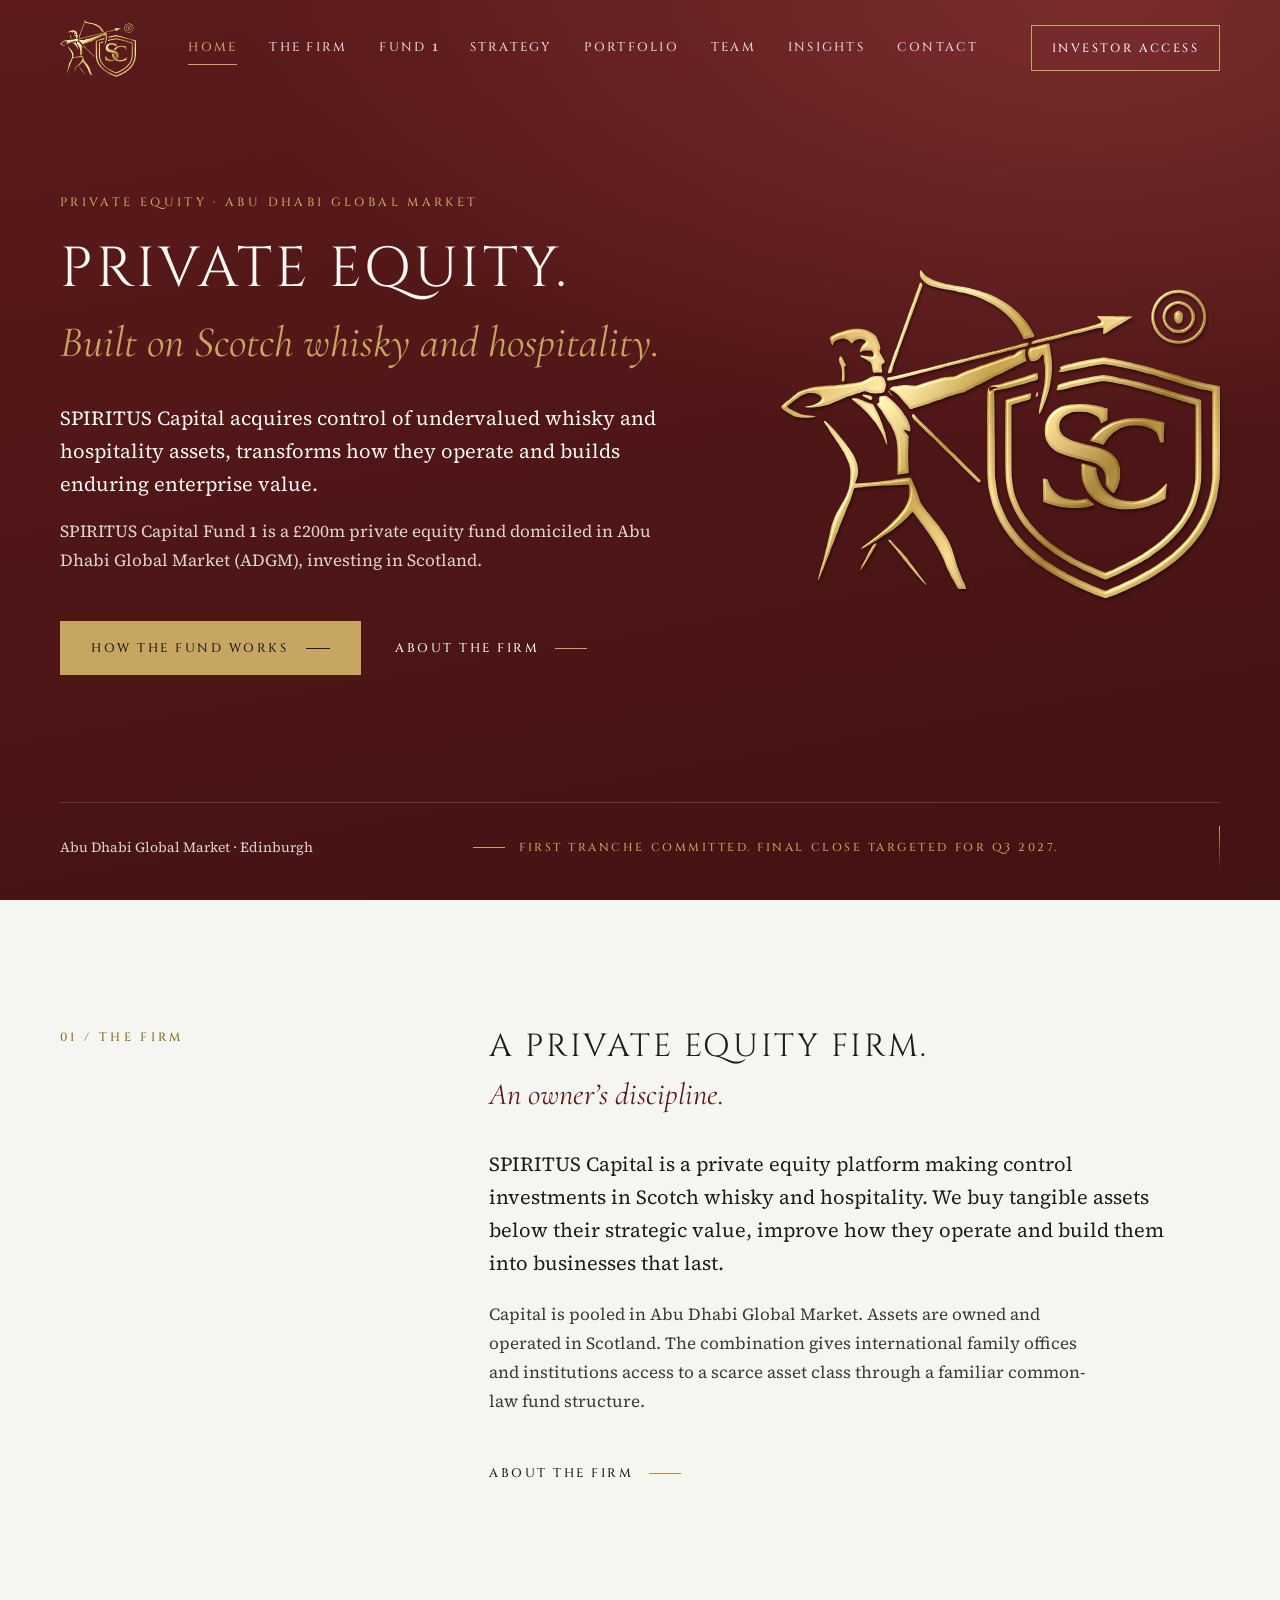
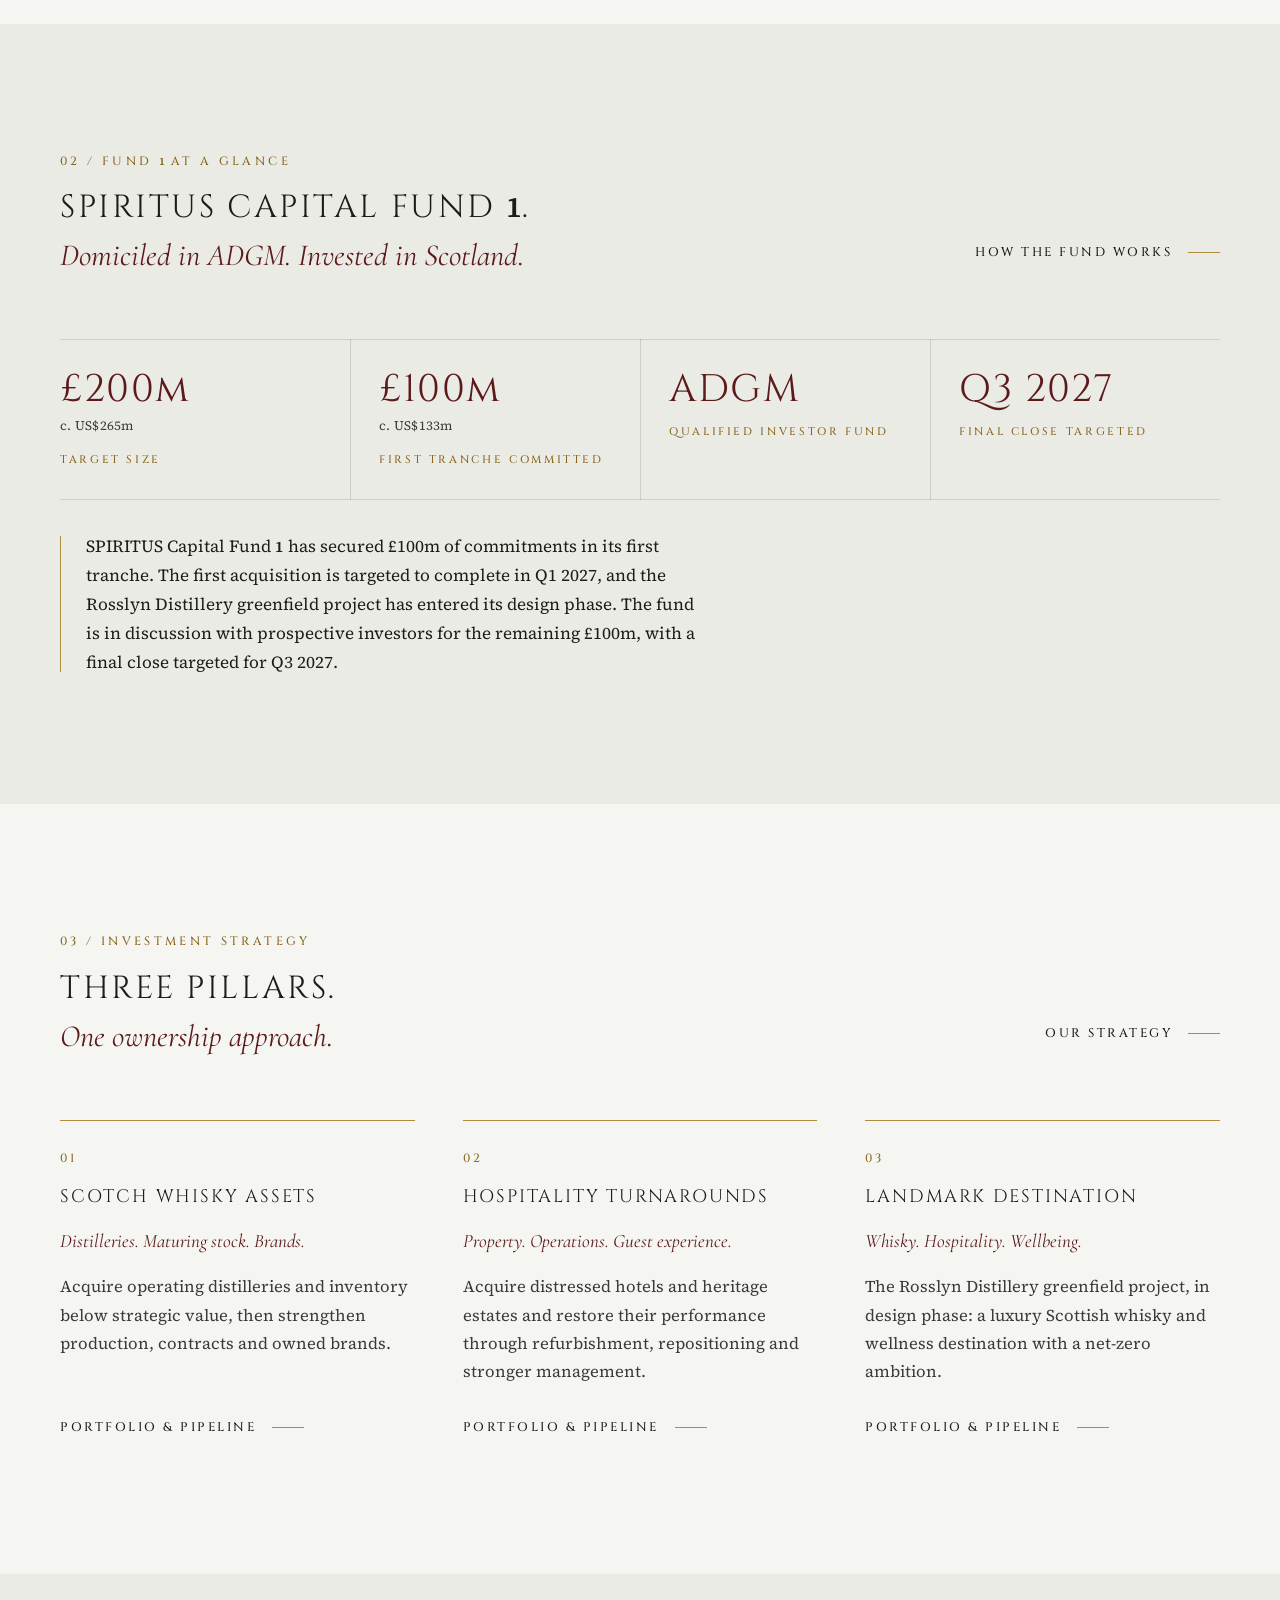
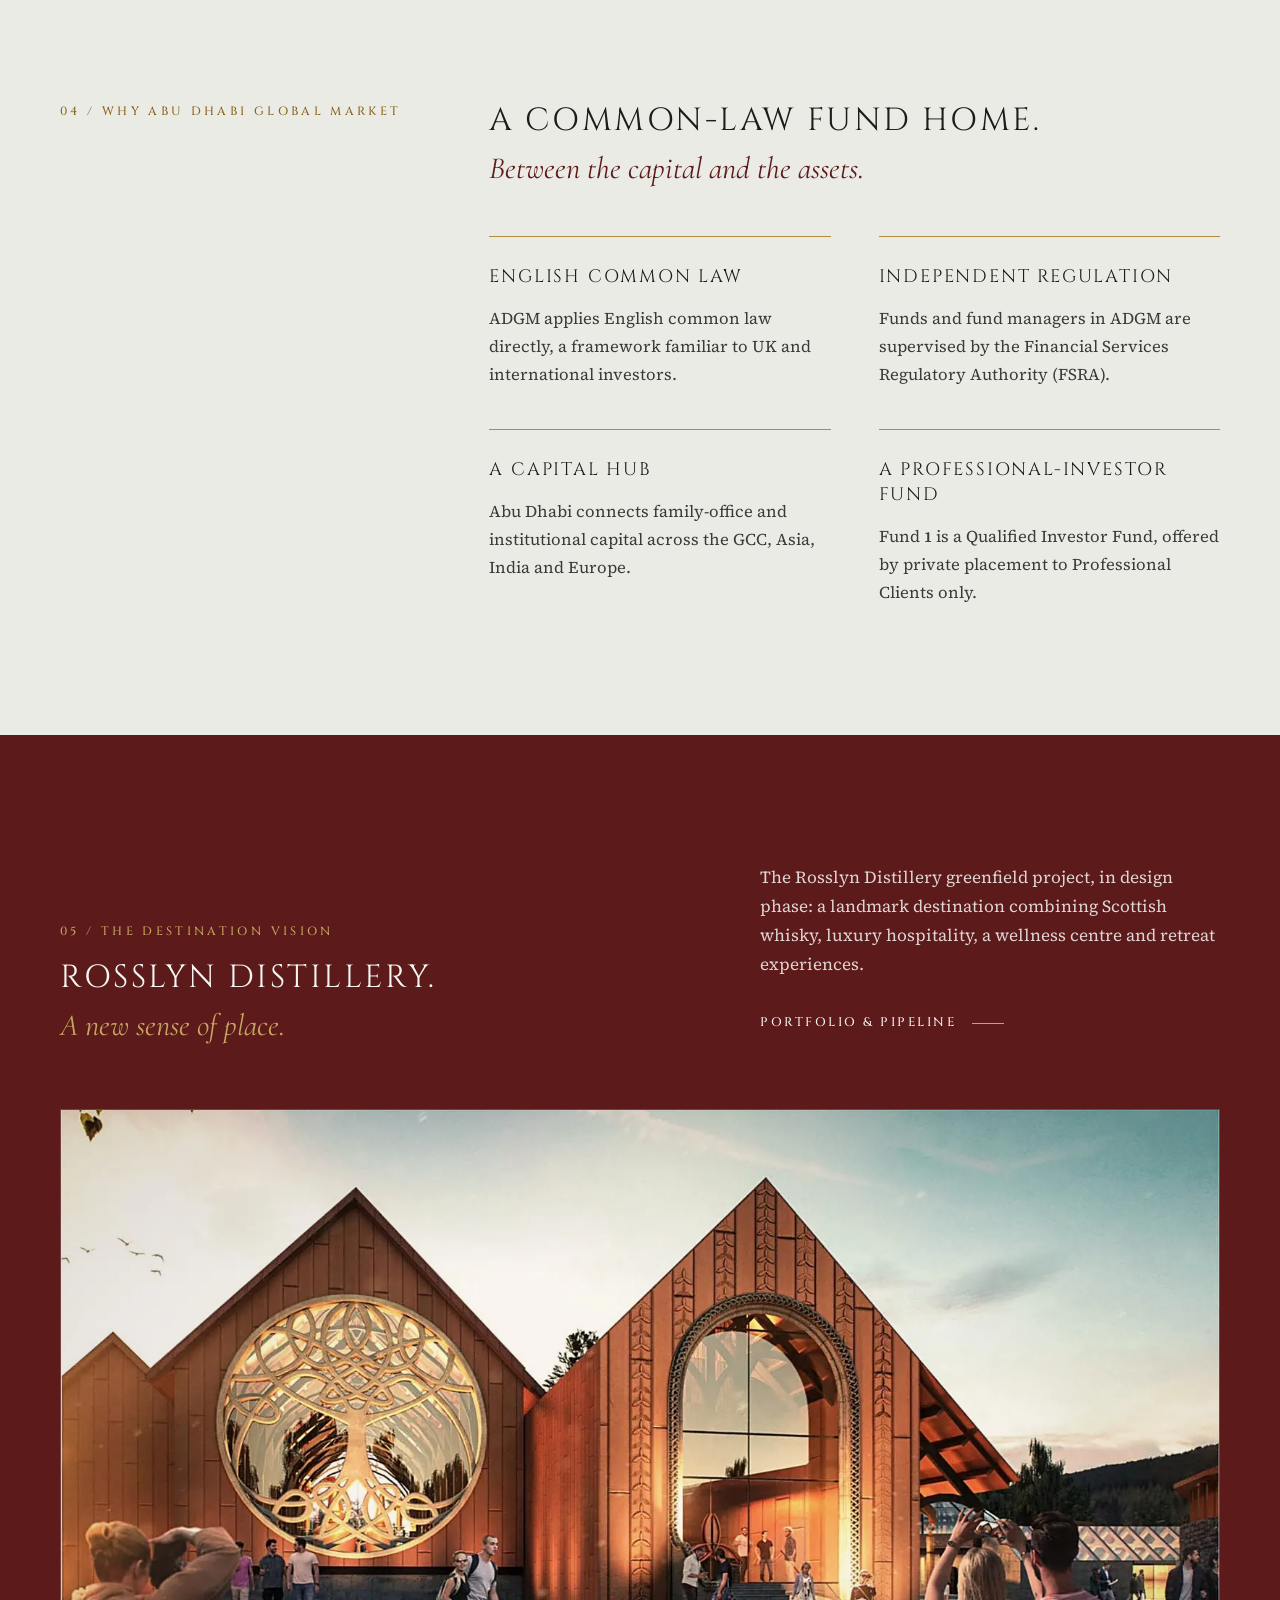
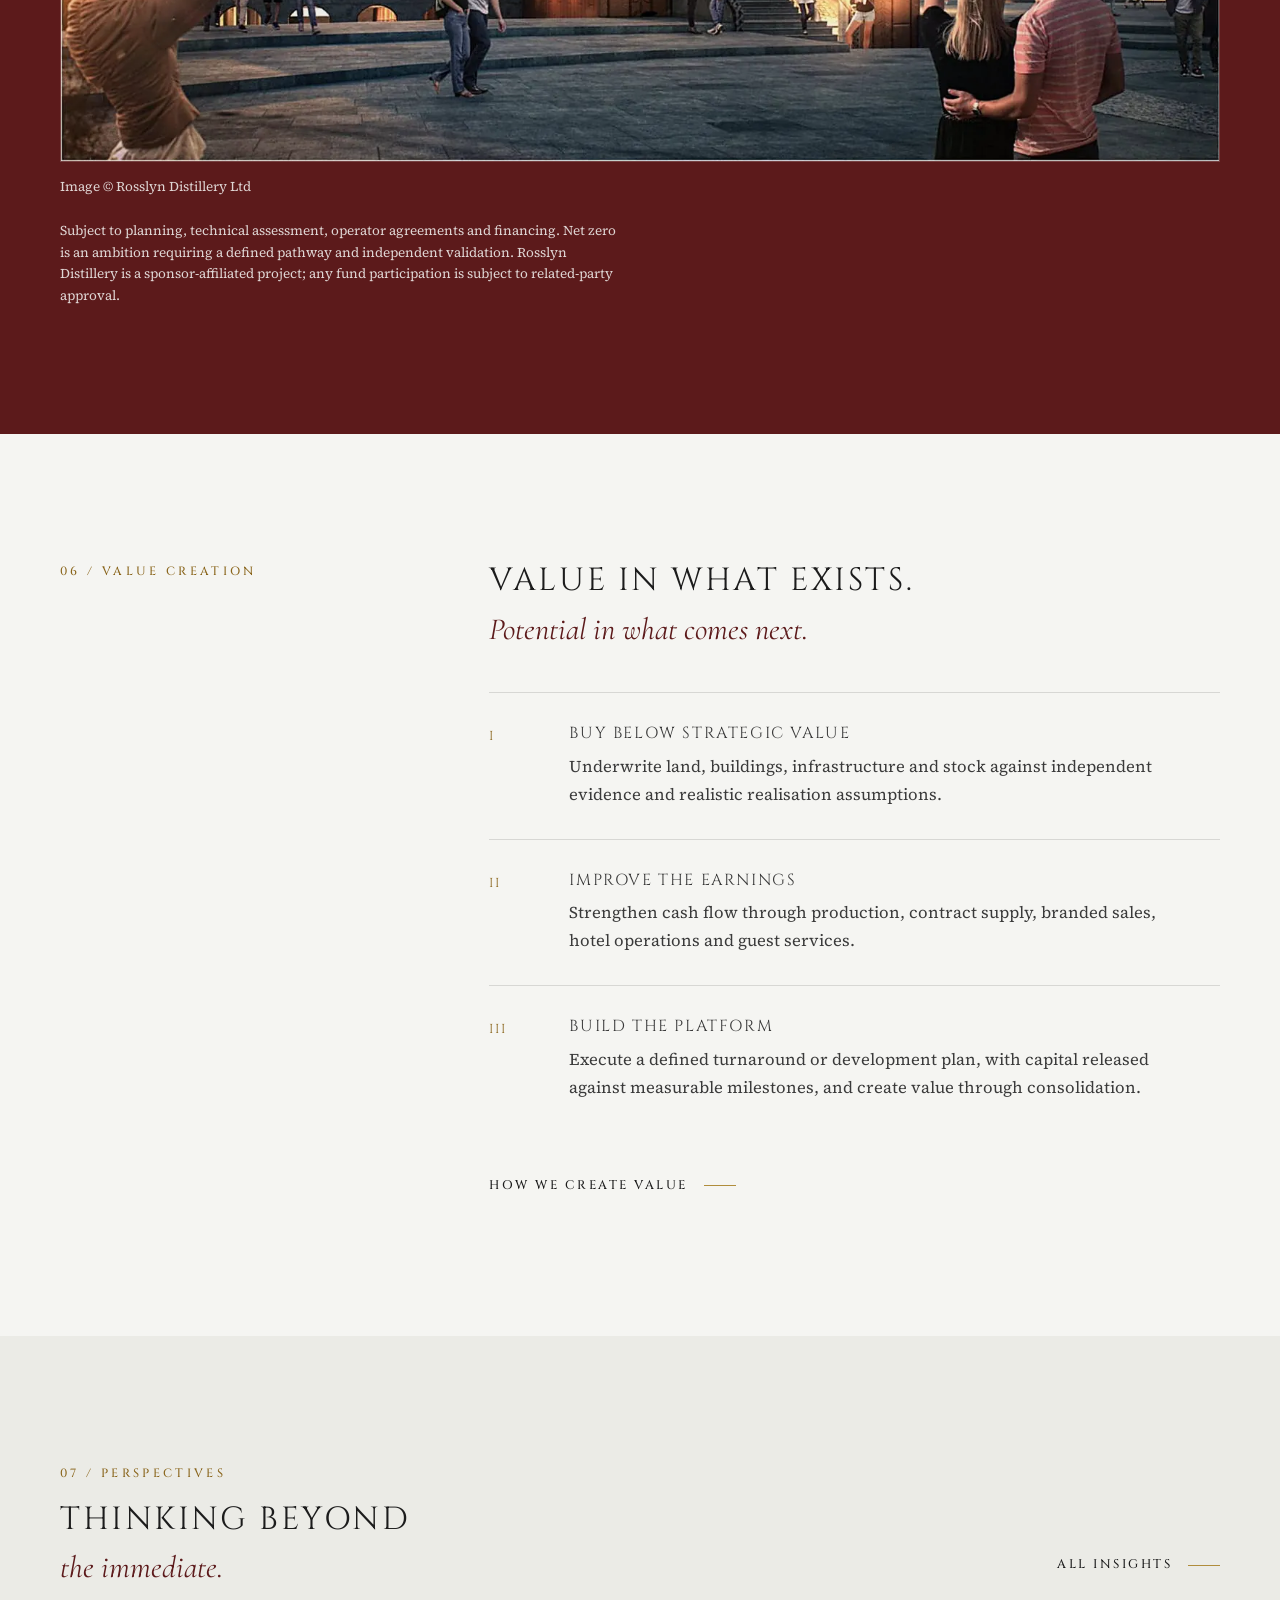
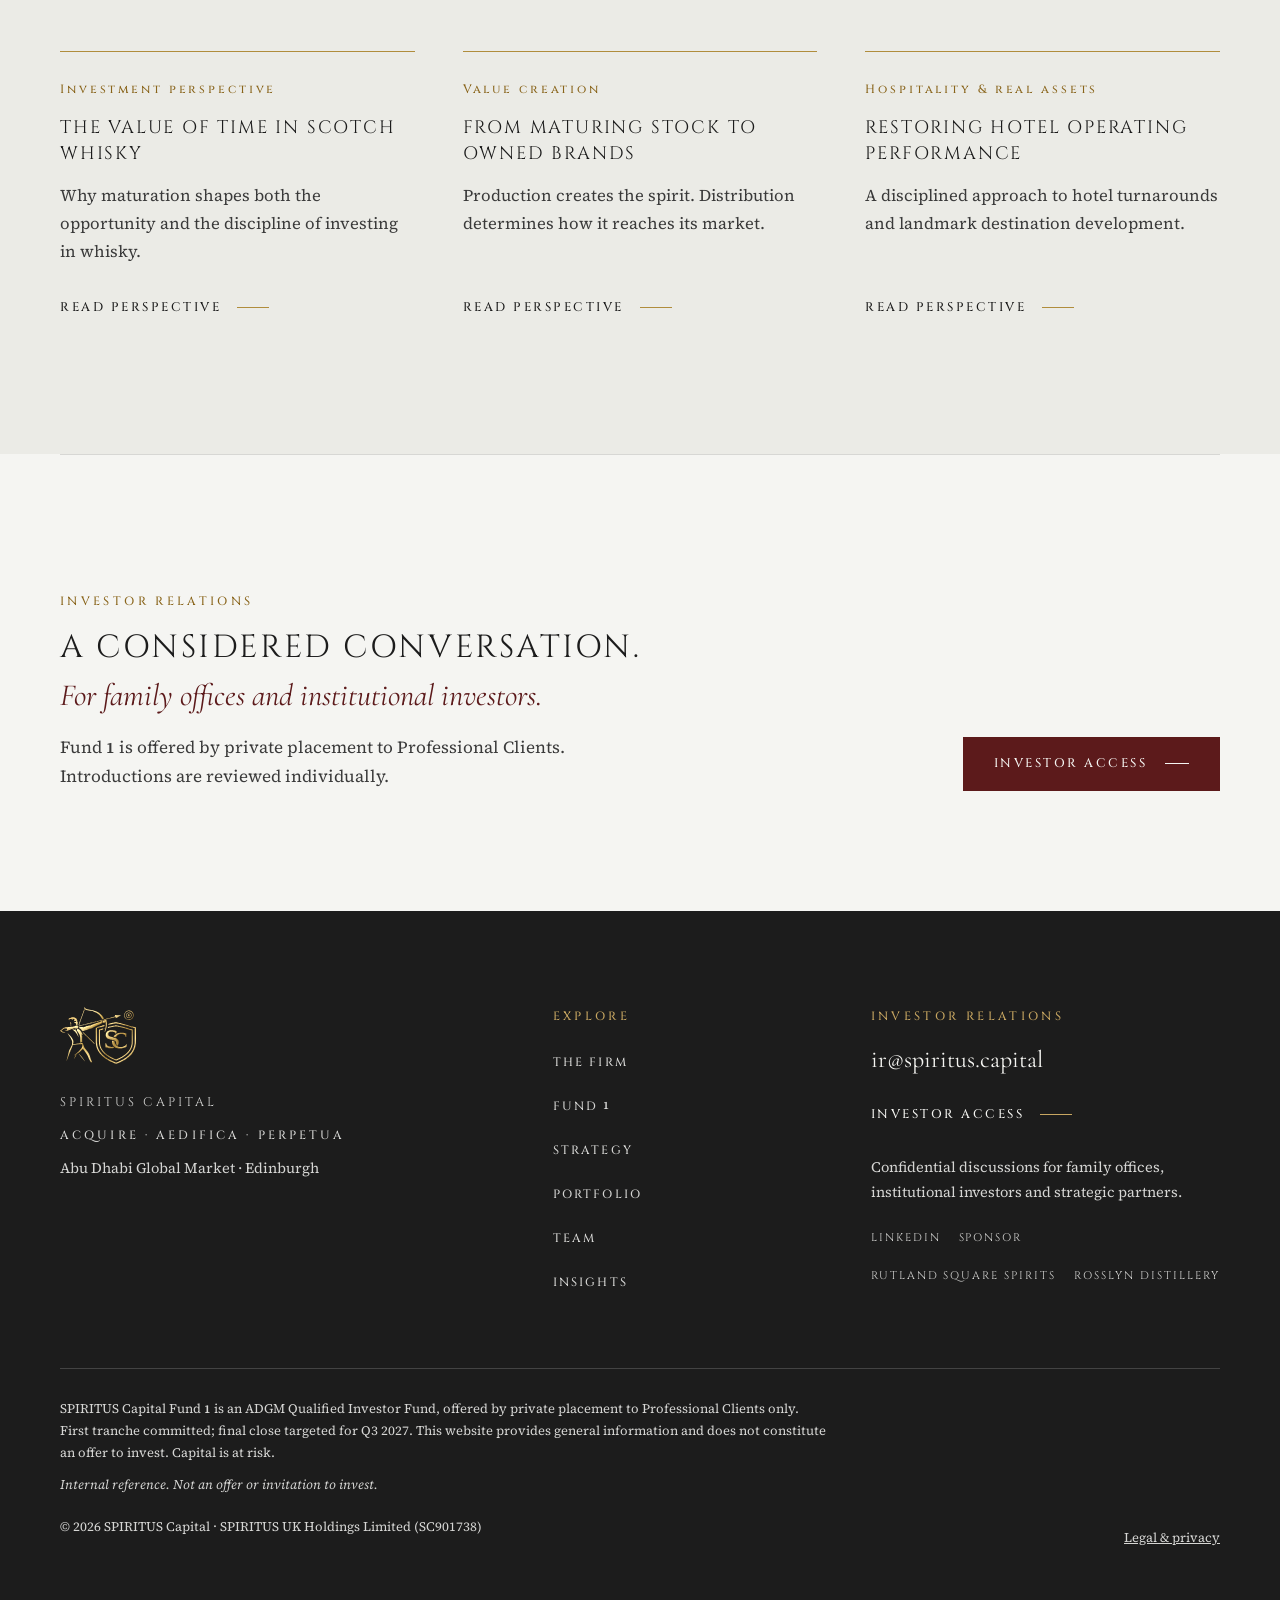
==== index.html @ 44ce2b21 "QA fixes: mobile menu access + Escape, breakpoint 1160px, form delivery and preselect, Insights arti" ====
<!DOCTYPE html>
<html lang="en-GB">
<head>
<meta charset="utf-8">
<meta name="viewport" content="width=device-width, initial-scale=1">
<title>SPIRITUS Capital | Private equity · Abu Dhabi Global Market</title>
<meta name="description" content="SPIRITUS Capital is a private equity platform investing in Scotch whisky and hospitality. SPIRITUS Capital Fund 1 is an ADGM Qualified Investor Fund.">
<meta name="robots" content="index, follow">
<link rel="canonical" href="https://spiritus.capital/">
<meta property="og:type" content="website">
<meta property="og:site_name" content="SPIRITUS Capital">
<meta property="og:title" content="SPIRITUS Capital | Private equity · Abu Dhabi Global Market">
<meta property="og:description" content="SPIRITUS Capital is a private equity platform investing in Scotch whisky and hospitality. SPIRITUS Capital Fund 1 is an ADGM Qualified Investor Fund.">
<meta property="og:url" content="https://spiritus.capital/">
<meta property="og:image" content="https://spiritus.capital/assets/og.jpg">
<meta property="og:image:width" content="1200"><meta property="og:image:height" content="630">
<meta property="og:image:alt" content="SPIRITUS Capital — private equity, Abu Dhabi Global Market">
<meta name="twitter:card" content="summary_large_image">
<meta name="theme-color" content="#5C1A1B">
<link rel="icon" type="image/svg+xml" href="/assets/img/crest-gold.svg">
<link rel="icon" type="image/png" sizes="32x32" href="/assets/img/favicon-32.png">
<link rel="apple-touch-icon" href="/assets/img/apple-touch-icon.png">
<link rel="preload" href="/assets/fonts/cinzel-400.woff2" as="font" type="font/woff2" crossorigin>
<link rel="preload" href="/assets/fonts/cormorant-400i.woff2" as="font" type="font/woff2" crossorigin>
<link rel="preload" href="/assets/fonts/sourceserif-400.woff2" as="font" type="font/woff2" crossorigin>
<link rel="stylesheet" href="/assets/site.css">
<script type="application/ld+json">{"@context": "https://schema.org", "@type": "Organization", "name": "SPIRITUS Capital", "legalName": "SPIRITUS UK Holdings Limited", "url": "https://spiritus.capital", "logo": "https://spiritus.capital/assets/img/icon-512.png", "email": "ir@spiritus.capital", "sameAs": ["https://www.linkedin.com/company/147026980/"], "founder": {"@type": "Person", "name": "Nishant Sharma", "url": "https://www.nishantsharma.co.uk", "sameAs": ["https://www.linkedin.com/in/nishantsharma08/"]}}</script>
</head>
<body>
<a class="skip" href="#main">Skip to content</a>
<div class="progress" id="progress" aria-hidden="true"></div>
<svg width="0" height="0" style="position:absolute" aria-hidden="true" focusable="false"><defs>
<linearGradient id="foil" gradientUnits="userSpaceOnUse" x1="0" y1="0" x2="800" y2="600">
<stop offset="0" stop-color="#7d5c1f"/><stop offset=".16" stop-color="#c9a458"/><stop offset=".3" stop-color="#f1dfa0"/><stop offset=".42" stop-color="#b08d3c"/><stop offset=".56" stop-color="#e3c77f"/><stop offset=".7" stop-color="#94712a"/><stop offset=".84" stop-color="#d9bc72"/><stop offset="1" stop-color="#8c6a26"/></linearGradient>
<linearGradient id="glint" gradientUnits="userSpaceOnUse" x1="0" y1="0" x2="800" y2="220">
<stop offset=".38" stop-color="#fff8e2" stop-opacity="0"/><stop offset=".5" stop-color="#fff8e2" stop-opacity=".55"/><stop offset=".62" stop-color="#fff8e2" stop-opacity="0"/>
<animateTransform attributeName="gradientTransform" type="translate" values="-1000 0;-1000 0;1000 0" keyTimes="0;.55;1" dur="9s" repeatCount="indefinite"/></linearGradient>
<filter id="emboss" x="-4%" y="-4%" width="108%" height="112%" color-interpolation-filters="sRGB">
<feGaussianBlur in="SourceAlpha" stdDeviation="2.2" result="b"/>
<feSpecularLighting in="b" surfaceScale="4" specularConstant=".85" specularExponent="18" lighting-color="#fff4d6" result="s"><feDistantLight azimuth="225" elevation="40"/></feSpecularLighting>
<feComposite in="s" in2="SourceAlpha" operator="in" result="s2"/>
<feComposite in="SourceGraphic" in2="s2" operator="arithmetic" k2="1" k3=".6" result="lit"/>
<feOffset in="SourceAlpha" dx="1.5" dy="3" result="o"/><feGaussianBlur in="o" stdDeviation="3" result="ob"/>
<feFlood flood-color="#160404" flood-opacity=".6"/><feComposite in2="ob" operator="in" result="shadow"/>
<feMerge><feMergeNode in="shadow"/><feMergeNode in="lit"/></feMerge></filter>
<filter id="emboss-sm" x="-6%" y="-6%" width="112%" height="116%" color-interpolation-filters="sRGB">
<feGaussianBlur in="SourceAlpha" stdDeviation="3" result="b"/>
<feSpecularLighting in="b" surfaceScale="3" specularConstant=".7" specularExponent="14" lighting-color="#fff4d6" result="s"><feDistantLight azimuth="225" elevation="45"/></feSpecularLighting>
<feComposite in="s" in2="SourceAlpha" operator="in" result="s2"/>
<feComposite in="SourceGraphic" in2="s2" operator="arithmetic" k2="1" k3=".5" result="lit"/>
<feOffset in="SourceAlpha" dx="2" dy="5" result="o"/><feGaussianBlur in="o" stdDeviation="4" result="ob"/>
<feFlood flood-color="#0e0303" flood-opacity=".55"/><feComposite in2="ob" operator="in" result="shadow"/>
<feMerge><feMergeNode in="shadow"/><feMergeNode in="lit"/></feMerge></filter>
</defs></svg>
<header class="site" id="hdr">
  <div class="wrap hbar">
    <a class="mark" href="/" aria-label="SPIRITUS Capital — home"><svg class="crest " viewBox="0 0 800 600" role="img" aria-label="SPIRITUS Capital" focusable="false"><g filter="url(#emboss-sm)"><use href="/assets/img/crest-symbol.svg#c" fill="url(#foil)"/></g></svg></a>
    <nav class="main" id="nav" aria-label="Main">
      <a href="/" aria-current="page">Home</a><a href="/firm/">The Firm</a><a href="/fund/">Fund&nbsp;<span class="n1">1</span></a><a href="/strategy/">Strategy</a><a href="/portfolio/">Portfolio</a><a href="/team/">Team</a><a href="/insights/">Insights</a><a href="/contact/">Contact</a><a class="nav-access" href="/investor-access/">Investor access</a>
    </nav>
    <div class="hright">
      <a class="access" href="/investor-access/">Investor access</a>
      <button class="burger" id="burger" aria-label="Menu" aria-expanded="false" aria-controls="nav"><i></i><i></i><i></i></button>
    </div>
  </div>
</header>
<main id="main">

  <section class="hero g-ox grad on-dark">
    <div class="wrap hero-grid">
      <div>
        <p class="eyebrow" data-h>Private equity · Abu Dhabi Global Market</p>
        <h1 data-h style="--d:.15s"><span class="disp">Private equity.</span><span class="stmt">Built on Scotch whisky and hospitality.</span></h1>
        <p class="lead" data-h style="--d:.35s">SPIRITUS Capital acquires control of undervalued whisky and hospitality assets, transforms how they operate and builds enduring enterprise value.</p>
        <p class="thesis" data-h style="--d:.45s">SPIRITUS Capital Fund&nbsp;<span class="n1">1</span> is a £200m private equity fund domiciled in Abu Dhabi Global Market (ADGM), investing in Scotland.</p>
        <div class="actions" data-h style="--d:.6s"><a class="btn" href="/fund/">How the fund works</a><a class="go" href="/firm/">About the firm</a></div>
      </div>
      <div class="seal" id="seal"><svg class="crest hero-crest" viewBox="0 0 800 600" aria-hidden="true" focusable="false"><g filter="url(#emboss)"><use href="/assets/img/crest-symbol.svg#c" fill="url(#foil)"/></g><use href="/assets/img/crest-symbol.svg#c" fill="url(#glint)"/></svg></div>
    </div>
    <div class="wrap"><div class="hero-foot" data-h style="--d:.8s"><span>Abu Dhabi Global Market · Edinburgh</span><span class="status">First tranche committed. Final close targeted for Q3 2027.</span><span class="scrollcue" aria-hidden="true"></span></div></div>
  </section>

  <section class="sec g-iv">
    <div class="wrap split">
      <p class="eyebrow" data-r>01 / The firm</p>
      <div>
        <h2 data-r><span class="head">A private equity firm.</span><span class="stmt">An owner’s discipline.</span></h2>
        <p class="lead" data-r style="margin-top:34px">SPIRITUS Capital is a private equity platform making control investments in Scotch whisky and hospitality. We buy tangible assets below their strategic value, improve how they operate and build them into businesses that last.</p>
        <p class="body" data-r style="margin-top:20px">Capital is pooled in Abu Dhabi Global Market. Assets are owned and operated in Scotland. The combination gives international family offices and institutions access to a scarce asset class through a familiar common-law fund structure.</p>
        <p data-r style="margin-top:36px"><a class="go" href="/firm/">About the firm</a></p>
      </div>
    </div>
  </section>

  <section class="sec g-bone">
    <div class="wrap">
      <div class="head-row" data-r>
        <div><p class="eyebrow">02 / Fund&nbsp;<span class="n1">1</span> at a glance</p><h2 style="margin-top:18px"><span class="head">SPIRITUS Capital Fund&nbsp;<span class="n1">1</span>.</span><span class="stmt">Domiciled in ADGM. Invested in Scotland.</span></h2></div>
        <a class="go" href="/fund/">How the fund works</a>
      </div>
      <div class="tiles four" data-r>
        <div><div class="v">£<span class="count" data-to="200">200</span>m</div><div class="fx">c. US$265m</div><div class="k">Target size</div></div>
        <div><div class="v">£<span class="count" data-to="100">100</span>m</div><div class="fx">c. US$133m</div><div class="k">First tranche committed</div></div>
        <div><div class="v">ADGM</div><div class="k">Qualified Investor Fund</div></div>
        <div><div class="v">Q3 2027</div><div class="k">Final close targeted</div></div>
      </div>
      <div class="statusblock" data-r style="max-width:760px"><p>SPIRITUS Capital Fund&nbsp;<span class="n1">1</span> has secured £100m of commitments in its first tranche. The first acquisition is targeted to complete in Q1 2027, and the Rosslyn Distillery greenfield project has entered its design phase. The fund is in discussion with prospective investors for the remaining £100m, with a final close targeted for Q3 2027.</p></div>
    </div>
  </section>

  <section class="sec g-iv">
    <div class="wrap">
      <div class="head-row" data-r>
        <div><p class="eyebrow">03 / Investment strategy</p><h2 style="margin-top:18px"><span class="head">Three pillars.</span><span class="stmt">One ownership approach.</span></h2></div>
        <a class="go" href="/strategy/">Our strategy</a>
      </div>
      <div class="grid3">
        <a class="col" href="/portfolio/" data-r><span class="rule" data-line></span><span class="num">01</span><span class="title">Scotch whisky assets</span><span class="sub">Distilleries. Maturing stock. Brands.</span><p>Acquire operating distilleries and inventory below strategic value, then strengthen production, contracts and owned brands.</p><span class="go">Portfolio &amp; pipeline</span></a>
        <a class="col" href="/portfolio/" data-r style="--d:.12s"><span class="rule" data-line style="--d:.12s"></span><span class="num">02</span><span class="title">Hospitality turnarounds</span><span class="sub">Property. Operations. Guest experience.</span><p>Acquire distressed hotels and heritage estates and restore their performance through refurbishment, repositioning and stronger management.</p><span class="go">Portfolio &amp; pipeline</span></a>
        <a class="col" href="/portfolio/" data-r style="--d:.24s"><span class="rule" data-line style="--d:.24s"></span><span class="num">03</span><span class="title">Landmark destination</span><span class="sub">Whisky. Hospitality. Wellbeing.</span><p>The Rosslyn Distillery greenfield project, in design phase: a luxury Scottish whisky and wellness destination with a net-zero ambition.</p><span class="go">Portfolio &amp; pipeline</span></a>
      </div>
    </div>
  </section>

  <section class="sec g-bone">
    <div class="wrap split">
      <p class="eyebrow" data-r>04 / Why Abu Dhabi Global Market</p>
      <div>
        <h2 data-r><span class="head">A common-law fund home.</span><span class="stmt">Between the capital and the assets.</span></h2>
        <div class="grid2" style="margin-top:48px;gap:40px 48px">
          <div class="col" data-r><span class="rule" data-line></span><span class="title">English common law</span><p>ADGM applies English common law directly, a framework familiar to UK and international investors.</p></div>
          <div class="col" data-r style="--d:.1s"><span class="rule" data-line style="--d:.1s"></span><span class="title">Independent regulation</span><p>Funds and fund managers in ADGM are supervised by the Financial Services Regulatory Authority (FSRA).</p></div>
          <div class="col" data-r><span class="rule" data-line></span><span class="title">A capital hub</span><p>Abu Dhabi connects family-office and institutional capital across the GCC, Asia, India and Europe.</p></div>
          <div class="col" data-r style="--d:.1s"><span class="rule" data-line style="--d:.1s"></span><span class="title">A professional-investor fund</span><p>Fund&nbsp;<span class="n1">1</span> is a Qualified Investor Fund, offered by private placement to Professional Clients only.</p></div>
        </div>
      </div>
    </div>
  </section>

  <section class="sec g-ox on-dark">
    <div class="wrap">
      <div class="head-row" data-r>
        <div><p class="eyebrow">05 / The destination vision</p><h2 style="margin-top:18px"><span class="head">Rosslyn Distillery.</span><span class="stmt">A new sense of place.</span></h2></div>
        <div style="max-width:460px"><p>The Rosslyn Distillery greenfield project, in design phase: a landmark destination combining Scottish whisky, luxury hospitality, a wellness centre and retreat experiences.</p><p style="margin-top:22px"><a class="go" href="/portfolio/">Portfolio &amp; pipeline</a></p></div>
      </div>
      <figure class="figure" data-r data-fig><div class="frame"><picture><source type="image/webp" srcset="/assets/img/rosslyn-1000.webp 1000w, /assets/img/rosslyn-1600.webp 1600w, /assets/img/rosslyn-2400.webp 2400w" sizes="(max-width:1240px) 100vw, 1160px"><img src="/assets/img/rosslyn-1600.jpg" alt="Concept illustration of the Rosslyn Distillery greenfield project" width="1600" height="900" loading="lazy" decoding="async"></picture></div><figcaption class="caption">Image © Rosslyn Distillery Ltd</figcaption></figure>
      <p class="caption" style="margin-top:22px" data-r>Subject to planning, technical assessment, operator agreements and financing. Net zero is an ambition requiring a defined pathway and independent validation. Rosslyn Distillery is a sponsor-affiliated project; any fund participation is subject to related-party approval.</p>
    </div>
  </section>

  <section class="sec g-iv">
    <div class="wrap split">
      <p class="eyebrow" data-r>06 / Value creation</p>
      <div>
        <h2 data-r><span class="head">Value in what exists.</span><span class="stmt">Potential in what comes next.</span></h2>
        <div class="list" style="margin-top:44px">
          <div data-r><span class="n">I</span><div><p class="title">Buy below strategic value</p><p>Underwrite land, buildings, infrastructure and stock against independent evidence and realistic realisation assumptions.</p></div></div>
          <div data-r style="--d:.1s"><span class="n">II</span><div><p class="title">Improve the earnings</p><p>Strengthen cash flow through production, contract supply, branded sales, hotel operations and guest services.</p></div></div>
          <div data-r style="--d:.2s"><span class="n">III</span><div><p class="title">Build the platform</p><p>Execute a defined turnaround or development plan, with capital released against measurable milestones, and create value through consolidation.</p></div></div>
        </div>
        <p data-r style="margin-top:32px"><a class="go" href="/strategy/">How we create value</a></p>
      </div>
    </div>
  </section>

  <section class="sec g-bone">
    <div class="wrap">
      <div class="head-row" data-r>
        <div><p class="eyebrow">07 / Perspectives</p><h2 style="margin-top:18px"><span class="head">Thinking beyond</span><span class="stmt">the immediate.</span></h2></div>
        <a class="go" href="/insights/">All insights</a>
      </div>
      <div class="grid3">
        <a class="col" href="/insights/the-value-of-time-in-scotch-whisky/" data-r><span class="rule" data-line></span><span class="num">Investment perspective</span><span class="title">The value of time in Scotch whisky</span><p>Why maturation shapes both the opportunity and the discipline of investing in whisky.</p><span class="go">Read perspective</span></a>
        <a class="col" href="/insights/from-maturing-stock-to-owned-brands/" data-r style="--d:.12s"><span class="rule" data-line style="--d:.12s"></span><span class="num">Value creation</span><span class="title">From maturing stock to owned brands</span><p>Production creates the spirit. Distribution determines how it reaches its market.</p><span class="go">Read perspective</span></a>
        <a class="col" href="/insights/restoring-hotel-operating-performance/" data-r style="--d:.24s"><span class="rule" data-line style="--d:.24s"></span><span class="num">Hospitality &amp; real assets</span><span class="title">Restoring hotel operating performance</span><p>A disciplined approach to hotel turnarounds and landmark destination development.</p><span class="go">Read perspective</span></a>
      </div>
    </div>
  </section>
  <section class="close g-iv"><div class="wrap row" data-r><div><p class="eyebrow">Investor relations</p><h2><span class="head">A considered conversation.</span><span class="stmt">For family offices and institutional investors.</span></h2><p class="body">Fund&nbsp;<span class="n1">1</span> is offered by private placement to Professional Clients. Introductions are reviewed individually.</p></div><a class="btn ox" href="/investor-access/">Investor access</a></div></section>

</main>
<footer class="site on-dark">
  <div class="wrap fgrid">
    <div>
      <svg class="crest sym" viewBox="0 0 800 600" aria-hidden="true" focusable="false"><g filter="url(#emboss-sm)"><use href="/assets/img/crest-symbol.svg#c" fill="url(#foil)"/></g></svg>
      <p class="fid">SPIRITUS CAPITAL</p>
      <p class="motto">ACQUIRE · AEDIFICA · PERPETUA</p>
      <p class="floc">Abu Dhabi Global Market · Edinburgh</p>
    </div>
    <nav class="fnav" aria-label="Footer"><p class="eyebrow">Explore</p><a href="/firm/">The Firm</a><a href="/fund/">Fund&nbsp;<span class="n1">1</span></a><a href="/strategy/">Strategy</a><a href="/portfolio/">Portfolio</a><a href="/team/">Team</a><a href="/insights/">Insights</a></nav>
    <div class="fcontact"><p class="eyebrow" style="margin-top:0">Investor relations</p><a class="fmail" href="mailto:ir@spiritus.capital">ir@spiritus.capital</a><br><a class="go" href="/investor-access/">Investor access</a><p>Confidential discussions for family offices, institutional investors and strategic partners.</p><p class="flinks"><a class="fl" href="https://www.linkedin.com/company/147026980/" target="_blank" rel="noopener">LinkedIn</a><a class="fl" href="https://www.nishantsharma.co.uk" target="_blank" rel="noopener">Sponsor</a><a class="fl" href="https://www.rutlandsquarespirits.com" target="_blank" rel="noopener">Rutland Square Spirits</a><a class="fl" href="https://www.rosslyndistillery.com" target="_blank" rel="noopener">Rosslyn Distillery</a></p></div>
  </div>
  <div class="wrap flegal">
    <p>SPIRITUS Capital Fund&nbsp;<span class="n1">1</span> is an ADGM Qualified Investor Fund, offered by private placement to Professional Clients only. First tranche committed; final close targeted for Q3 2027. This website provides general information and does not constitute an offer to invest. Capital is at risk.</p>
    <p class="std">Internal reference. Not an offer or invitation to invest.</p>
    <div class="row"><span>© 2026 SPIRITUS Capital · SPIRITUS UK Holdings Limited (SC901738)</span><a href="/legal/">Legal &amp; privacy</a></div>
  </div>
</footer>
<script src="/assets/site.js" defer></script>
</body>
</html>
---- assets/site.css ----
@font-face{font-family:"Cinzel";font-style:normal;font-weight:400;font-display:swap;src:url(fonts/cinzel-400.woff2) format("woff2")}
@font-face{font-family:"Cinzel";font-style:normal;font-weight:500;font-display:swap;src:url(fonts/cinzel-500.woff2) format("woff2")}
@font-face{font-family:"Cinzel";font-style:normal;font-weight:600;font-display:swap;src:url(fonts/cinzel-600.woff2) format("woff2")}
@font-face{font-family:"Cormorant Garamond";font-style:normal;font-weight:400;font-display:swap;src:url(fonts/cormorant-400.woff2) format("woff2")}
@font-face{font-family:"Cormorant Garamond";font-style:normal;font-weight:500;font-display:swap;src:url(fonts/cormorant-500.woff2) format("woff2")}
@font-face{font-family:"Cormorant Garamond";font-style:italic;font-weight:400;font-display:swap;src:url(fonts/cormorant-400i.woff2) format("woff2")}
@font-face{font-family:"Cormorant Garamond";font-style:italic;font-weight:500;font-display:swap;src:url(fonts/cormorant-500i.woff2) format("woff2")}
@font-face{font-family:"Source Serif 4";font-style:normal;font-weight:400;font-display:swap;src:url(fonts/sourceserif-400.woff2) format("woff2")}
@font-face{font-family:"Source Serif 4";font-style:normal;font-weight:600;font-display:swap;src:url(fonts/sourceserif-600.woff2) format("woff2")}
@font-face{font-family:"Source Serif 4";font-style:italic;font-weight:400;font-display:swap;src:url(fonts/sourceserif-400i.woff2) format("woff2")}

/* ── SPIRITUS Capital Brand Book v1.0 — governed tokens ───────────────── */
:root{
  --oxblood:#5C1A1B; --oxblood-deep:#431213; --oxblood-tint:#7A2C2D;
  --charcoal:#1C1C1C; --charcoal-soft:#3A3A3A;
  --ivory:#F5F5F2; --bone:#EBEBE6;
  --gold:#B08D3C;        /* rules, borders, marks only */
  --gold-ink:#89641A;    /* gold text on light grounds (4.93:1) */
  --gold-light:#C7A661;  /* gold text on dark grounds */
  --on-dark:rgba(245,245,242,.86);
  --line:rgba(28,28,28,.14); --line-dark:rgba(245,245,242,.18);
  --display:"Cinzel",serif; --voice:"Cormorant Garamond",serif; --body:"Source Serif 4",serif;
  --ease:cubic-bezier(.2,.7,.1,1);
  --wrap:1240px; --gut:40px;
}
*{box-sizing:border-box;margin:0;padding:0}
html{scroll-behavior:smooth;-webkit-text-size-adjust:100%}
body{background:var(--ivory);color:var(--charcoal);font-family:var(--body);font-size:17px;line-height:1.7;font-variant-numeric:tabular-nums lining-nums;-webkit-font-smoothing:antialiased;text-rendering:optimizeLegibility}
img{display:block;max-width:100%}
a{color:inherit}
::selection{background:var(--gold-light);color:var(--charcoal)}
:focus-visible{outline:1px solid var(--gold);outline-offset:4px}
.skip{position:absolute;left:-999px;top:10px;background:var(--ivory);padding:12px 18px;z-index:200;font-family:var(--display);font-size:12px;letter-spacing:.16em}
.skip:focus{left:16px}
.wrap{max-width:var(--wrap);margin:0 auto;padding-left:var(--gut);padding-right:var(--gut)}

/* ── Type system: Display · Heading · Eyebrow · Lead · Body · Statement · Caption ── */
.eyebrow{font-family:var(--display);font-size:12px;font-weight:500;letter-spacing:.28em;text-transform:uppercase;color:var(--gold-ink);line-height:1.6}
.on-dark .eyebrow{color:var(--gold-light)}
.disp,.head{display:block}
.disp{font-family:var(--display);font-weight:400;text-transform:uppercase;letter-spacing:.06em;line-height:1.12;font-size:clamp(34px,4.4vw,60px)}
.head{font-family:var(--display);font-weight:400;text-transform:uppercase;letter-spacing:.08em;line-height:1.2;font-size:clamp(24px,2.5vw,34px)}
.stmt{display:block;font-family:var(--voice);font-style:italic;font-weight:400;letter-spacing:0;text-transform:none;line-height:1.2;margin-top:.35em;color:var(--oxblood)}
h1 .stmt{font-size:clamp(30px,3.4vw,46px)}
h2 .stmt{font-size:clamp(24px,2.4vw,32px)}
.on-dark .stmt{color:var(--gold-light)}
.title{font-family:var(--display);font-weight:400;text-transform:uppercase;letter-spacing:.1em;font-size:18px;line-height:1.4}
.lead{font-size:20px;line-height:1.65;max-width:62ch}
p{max-width:68ch}
.body{color:var(--charcoal-soft)}
.on-dark p,.on-dark .body{color:var(--on-dark)}
.caption{font-size:13.5px;line-height:1.6;color:var(--charcoal-soft);max-width:80ch}
.on-dark .caption{color:var(--on-dark)}
.quote{font-family:var(--voice);font-style:italic;font-size:clamp(26px,2.6vw,36px);line-height:1.3;color:var(--oxblood);max-width:30ch}

/* ── Grounds ── */
.g-ox{background:var(--oxblood);color:var(--ivory)}
.g-ox.grad{background:radial-gradient(120% 90% at 85% 0%,var(--oxblood-tint) 0%,transparent 55%),linear-gradient(170deg,var(--oxblood) 0%,var(--oxblood-deep) 100%)}
.g-bone{background:var(--bone)}
.g-iv{background:var(--ivory)}
section.sec{padding:128px 0;position:relative}
section.sec.g-iv+section.sec.g-iv{border-top:1px solid var(--line)}

/* ── Rules & links (no icon set: hairline device only) ── */
.rule{height:1px;background:var(--gold);transform-origin:left center}
.on-dark .rule{background:var(--gold-light)}
.go{display:inline-flex;align-items:center;gap:16px;min-height:44px;font-family:var(--display);font-size:12.5px;font-weight:500;letter-spacing:.2em;text-transform:uppercase;text-decoration:none;color:var(--charcoal)}
.go::after{content:"";width:32px;height:1px;background:var(--gold);transition:width .5s var(--ease)}
.go:hover::after,.go:focus-visible::after{width:56px}
.on-dark .go{color:var(--ivory)}
.on-dark .go::after{background:var(--gold-light)}
.btn{display:inline-flex;align-items:center;gap:18px;min-height:54px;padding:0 30px;font-family:var(--display);font-size:12.5px;font-weight:500;letter-spacing:.2em;text-transform:uppercase;text-decoration:none;border:1px solid var(--gold-light);background:var(--gold-light);color:var(--charcoal);transition:background .35s var(--ease),color .35s var(--ease)}
.btn::after{content:"";width:24px;height:1px;background:currentColor;transition:width .5s var(--ease)}
.btn:hover::after{width:40px}
.btn:hover{background:transparent;color:var(--ivory)}
.btn.ox{background:var(--oxblood);border-color:var(--oxblood);color:var(--ivory)}
.btn.ox:hover{background:transparent;color:var(--oxblood)}

/* ── Header ── */
header.site{position:fixed;top:0;left:0;right:0;z-index:60;transition:background .5s var(--ease),border-color .5s var(--ease)}
header.site::after{content:"";position:absolute;left:0;right:0;bottom:0;height:1px;background:var(--line-dark);opacity:0;transition:opacity .5s}
header.site.solid{background:rgba(67,18,19,.97)}
header.site.solid::after{opacity:1}
.hbar{display:flex;align-items:center;justify-content:space-between;height:96px;gap:24px;transition:height .5s var(--ease)}
header.site.solid .hbar{height:80px}
.mark{display:flex;align-items:center;min-height:48px;padding:4px 0}
.mark .crest{width:76px;height:auto}
nav.main{display:flex;gap:32px}
nav.main a{position:relative;font-family:var(--display);font-size:12.5px;font-weight:500;letter-spacing:.18em;text-transform:uppercase;text-decoration:none;color:var(--on-dark);padding:14px 0;white-space:nowrap;transition:color .3s}
nav.main a::after{content:"";position:absolute;left:0;bottom:8px;height:1px;width:100%;background:var(--gold-light);transform:scaleX(0);transform-origin:left;transition:transform .5s var(--ease)}
nav.main a:hover{color:var(--ivory)}
nav.main a:hover::after,nav.main a[aria-current="page"]::after{transform:scaleX(1)}
nav.main a[aria-current="page"]{color:var(--gold-light)}
.hright{display:flex;align-items:center;gap:20px}
.access{display:inline-flex;align-items:center;min-height:46px;padding:0 20px;border:1px solid var(--gold-light);font-family:var(--display);font-size:12px;font-weight:500;letter-spacing:.2em;text-transform:uppercase;color:var(--ivory);text-decoration:none;white-space:nowrap;transition:background .35s var(--ease),color .35s}
.access:hover{background:var(--gold-light);color:var(--charcoal)}
.burger{display:none;width:46px;height:46px;background:none;border:none;cursor:pointer;color:var(--ivory);position:relative}
.burger i{position:absolute;left:10px;right:10px;height:1px;background:currentColor;transition:transform .4s var(--ease),opacity .3s}
.burger i:nth-child(1){top:16px}.burger i:nth-child(2){top:23px}.burger i:nth-child(3){top:30px}
.burger[aria-expanded="true"] i:nth-child(1){transform:translateY(7px) rotate(45deg)}
.burger[aria-expanded="true"] i:nth-child(2){opacity:0}
.burger[aria-expanded="true"] i:nth-child(3){transform:translateY(-7px) rotate(-45deg)}
nav.main a.nav-access{display:none}
.struct:focus-visible{outline:2px solid var(--gold-light);outline-offset:4px}
.progress{position:fixed;top:0;left:0;height:1px;width:100%;background:var(--gold-light);transform:scaleX(0);transform-origin:left;z-index:70}
@media (max-width:1160px){
  nav.main{position:fixed;inset:80px 0 auto 0;max-height:calc(100vh - 80px);max-height:calc(100dvh - 80px);overflow-y:auto;overscroll-behavior:contain;flex-direction:column;gap:0;background:var(--oxblood-deep);padding:12px var(--gut) 32px;border-bottom:1px solid var(--line-dark);clip-path:inset(0 0 100% 0);transition:clip-path .6s var(--ease);visibility:hidden}
  nav.main.open{clip-path:inset(0 0 0 0);visibility:visible}
  nav.main a{padding:16px 0;border-bottom:1px solid var(--line-dark);font-size:13px}
  nav.main a::after{display:none}
  .burger{display:block}
  .hbar{height:80px}
}
@media (max-width:560px){:root{--gut:22px}.access{display:none}nav.main a.nav-access{display:block;color:var(--gold-light)}}

/* ── Heroes ── */
.hero{min-height:100vh;display:flex;flex-direction:column;justify-content:flex-end;padding-top:150px;overflow:hidden}
.hero>.wrap{width:100%}
.hero-grid{display:grid;grid-template-columns:7fr 5fr;gap:48px;align-items:center;flex:1}
.hero h1{margin:26px 0 34px}
.hero .lead{color:var(--ivory)}
.hero .thesis{margin-top:16px}
.hero .actions{display:flex;flex-wrap:wrap;gap:34px;align-items:center;margin-top:46px}
.seal{display:flex;justify-content:flex-end}
.seal .crest{width:100%;max-width:440px;will-change:transform}
.hero-foot{display:flex;justify-content:space-between;align-items:center;gap:24px;margin-top:84px;padding:24px 0 30px;font-size:14px;color:var(--on-dark);position:relative}
.hero-foot::before{content:"";position:absolute;left:0;right:0;top:0;height:1px;background:var(--line-dark)}
.status{display:inline-flex;align-items:center;gap:14px;font-family:var(--display);font-size:11.5px;font-weight:500;letter-spacing:.22em;text-transform:uppercase;color:var(--gold-light)}
.status::before{content:"";width:32px;height:1px;background:var(--gold-light)}
.scrollcue{display:block;width:1px;height:44px;background:linear-gradient(var(--gold-light),transparent);animation:cue 2.4s var(--ease) infinite;transform-origin:top}
@keyframes cue{0%{transform:scaleY(0)}50%{transform:scaleY(1)}100%{transform:scaleY(1);opacity:0}}
.phero{padding:200px 0 112px}
.phero h1{margin:24px 0 30px}
.phero .lead{color:var(--on-dark)}

/* ── Layout blocks ── */
.split{display:grid;grid-template-columns:4fr 8fr;gap:64px}
.head-row{display:flex;justify-content:space-between;align-items:flex-end;gap:40px;margin-bottom:64px}
.grid3{display:grid;grid-template-columns:repeat(3,1fr);gap:48px}
.grid2{display:grid;grid-template-columns:repeat(2,1fr);gap:64px}
.col{display:flex;flex-direction:column;gap:16px;position:relative;padding-top:28px;text-decoration:none}
.col>.rule{position:absolute;top:0;left:0;right:0}
.col .num{font-family:var(--display);font-size:12px;font-weight:500;letter-spacing:.24em;color:var(--gold-ink)}
.col .sub{font-family:var(--voice);font-style:italic;font-size:19px;color:var(--oxblood)}
.col p{color:var(--charcoal-soft);font-size:16.5px}
.trio p.title,.list p.title{font-size:16px}
.col .go{margin-top:auto;padding-top:8px}
a.col:hover .title{color:var(--oxblood)}
a.col .title{transition:color .3s}
.list>div{display:grid;grid-template-columns:64px 1fr;gap:16px;padding:30px 0;position:relative}
.list>div::before{content:"";position:absolute;left:0;right:0;top:0;height:1px;background:var(--line)}
.list .n{font-family:var(--display);font-size:13px;letter-spacing:.16em;color:var(--gold-ink);padding-top:3px}
.list .title{margin-bottom:8px}
.list p{color:var(--charcoal-soft);font-size:16.5px}
.figure{margin:0}
.figure .frame{overflow:hidden;border:1px solid var(--line-dark)}
.figure img{width:100%;height:auto;transform:scale(1.06);transition:transform 2.4s var(--ease)}
.figure.in img{transform:scale(1)}
.figure figcaption{margin-top:14px}
.tiles{display:grid;grid-template-columns:repeat(3,1fr);margin:56px 0 32px;position:relative}
.tiles::before,.tiles::after{content:"";position:absolute;left:0;right:0;height:1px;background:var(--line)}
.tiles::before{top:0}.tiles::after{bottom:0}
.tiles>div{padding:32px 28px 30px 0}
.tiles>div+div{padding-left:28px;border-left:1px solid var(--line)}
.tiles .v{font-family:var(--display);font-size:clamp(30px,3vw,42px);letter-spacing:.04em;line-height:1;color:var(--oxblood)}
.tiles .k{font-family:var(--display);font-size:11px;font-weight:500;letter-spacing:.24em;text-transform:uppercase;color:var(--gold-ink);margin-top:14px}
.statusblock{padding-left:26px;position:relative}
.statusblock::before{content:"";position:absolute;left:0;top:4px;bottom:4px;width:1px;background:var(--gold)}
.ticks{list-style:none;margin-top:22px}
.ticks li{padding:13px 0;border-top:1px solid var(--line);font-size:16px;color:var(--charcoal-soft)}
.trio{display:grid;grid-template-columns:repeat(3,1fr);gap:40px;margin-top:56px;padding-top:32px;position:relative}
.trio::before{content:"";position:absolute;left:0;right:0;top:0;height:1px;background:var(--line-dark)}
.trio .title{color:var(--ivory);margin:12px 0 10px;font-size:16px}
.trio p{font-size:16px}

/* ── Team ── */
.people{display:grid;grid-template-columns:repeat(2,1fr);gap:64px 56px}
.person{display:grid;grid-template-columns:200px 1fr;gap:30px;align-items:start}
.portrait{position:relative;aspect-ratio:1/1;overflow:hidden;border:1px solid var(--gold);background:var(--bone)}
.portrait img{width:100%;height:100%;object-fit:cover;filter:saturate(.9);transition:filter .8s var(--ease),transform 1.2s var(--ease)}
.portrait:hover img{filter:saturate(1);transform:scale(1.02)}
.mono{position:absolute;inset:0;display:flex;align-items:center;justify-content:center;font-family:var(--display);font-size:46px;letter-spacing:.12em;color:var(--oxblood)}
.role{font-family:var(--display);font-size:11px;font-weight:500;letter-spacing:.2em;text-transform:uppercase;color:var(--gold-ink);line-height:1.7;margin-bottom:10px}
.person .title,.affil .title{font-size:19px;margin-bottom:12px}
.person p,.affil p{font-size:16px;color:var(--charcoal-soft)}
.person p.role,.affil p.role{font-size:11px;color:var(--gold-ink);line-height:1.7}
.person p.title,.affil p.title{font-size:19px;color:var(--charcoal);margin-bottom:12px}
@media (max-width:1100px){.people{grid-template-columns:1fr;max-width:760px}}
.fm{display:grid;grid-template-columns:320px 1fr;gap:64px;align-items:start}
.affil{display:grid;grid-template-columns:repeat(3,1fr);gap:44px}
.affil .portrait{margin-bottom:24px}

/* ── Insights ── */
.article{display:grid;grid-template-columns:4fr 8fr;gap:64px;padding:48px 0 64px;position:relative}
.article>.rule{position:absolute;top:0;left:0;right:0}
.article .body p+p{margin-top:18px}
.article .head{font-size:clamp(22px,2.1vw,28px);margin-top:16px}

/* ── Forms ── */
.form{display:grid;grid-template-columns:1fr 1fr;gap:26px 24px}
.form .full{grid-column:1/-1}
.form label{display:block;font-family:var(--display);font-size:11px;font-weight:500;letter-spacing:.2em;text-transform:uppercase;color:var(--charcoal-soft);margin-bottom:6px}
.form input,.form select,.form textarea{width:100%;font:inherit;font-size:17px;padding:10px 0;background:transparent;border:none;border-bottom:1px solid rgba(28,28,28,.3);border-radius:0;color:var(--charcoal);min-height:48px;transition:border-color .3s}
.form input:focus,.form select:focus,.form textarea:focus{outline:none;border-bottom-color:var(--gold)}
.form textarea{min-height:120px;resize:vertical}
.form .check{display:flex;gap:14px;align-items:flex-start}
.form .check input{width:20px;height:20px;min-height:20px;margin-top:5px;flex:none;accent-color:var(--oxblood)}
.form .check label{font-family:var(--body);font-size:15px;letter-spacing:0;text-transform:none;color:var(--charcoal-soft);margin:0}
.form-msg{font-size:15px;color:var(--oxblood);min-height:24px}
.mailto{font-family:var(--voice);font-size:30px;color:var(--oxblood);text-decoration:none;background:linear-gradient(var(--gold),var(--gold)) left bottom/100% 1px no-repeat;padding-bottom:4px}
.block-line{position:relative;padding:30px 0}
.block-line::before{content:"";position:absolute;left:0;right:0;top:0;height:1px;background:var(--line)}
.block-line .title{font-size:16px;margin-bottom:10px}
.legal{display:grid;grid-template-columns:4fr 8fr;gap:64px;padding:40px 0;position:relative}
.legal::before{content:"";position:absolute;left:0;right:0;top:0;height:1px;background:var(--line)}
.legal .title{font-size:16px}
.legal p+p{margin-top:16px}

/* ── Close + footer ── */
.close{padding:120px 0;position:relative}
.close::before{content:"";position:absolute;left:var(--gut);right:var(--gut);top:0;height:1px;background:var(--line);max-width:calc(var(--wrap) - 2*var(--gut));margin:0 auto}
.close .row{display:flex;justify-content:space-between;align-items:flex-end;gap:48px}
.close h2{margin-top:18px}
.close p{margin-top:18px}
footer.site{background:var(--charcoal);color:var(--ivory)}
.fgrid{display:grid;grid-template-columns:5fr 3fr 4fr;gap:56px;padding-top:96px;padding-bottom:64px}
.fgrid .sym{width:76px}
.fid{font-family:var(--display);font-size:12.5px;letter-spacing:.24em;margin-top:28px;color:var(--ivory)}
.motto{font-family:var(--display);font-size:12px;font-weight:500;letter-spacing:.26em;color:var(--gold-light);margin-top:12px}
.floc{font-size:14.5px;color:var(--on-dark);margin-top:10px}
footer .eyebrow{color:var(--gold-light);margin-bottom:14px}
.fnav a{display:flex;align-items:center;min-height:44px;font-family:var(--display);font-size:12px;font-weight:500;letter-spacing:.18em;text-transform:uppercase;text-decoration:none;color:var(--on-dark);transition:color .3s}
.fnav a:hover{color:var(--gold-light)}
.fmail{font-family:var(--voice);font-size:24px;color:var(--ivory);text-decoration:none;display:inline-block;margin-bottom:12px}
.fcontact p{font-size:14.5px;color:var(--on-dark);margin-top:18px}
.flegal{padding-top:30px;padding-bottom:44px;position:relative}
.flegal::before{content:"";position:absolute;left:var(--gut);right:var(--gut);top:0;height:1px;background:var(--line-dark)}
.flegal p{font-size:13px;color:var(--on-dark);max-width:110ch}
.flegal .std{font-style:italic;margin-top:10px}
.flegal .row{display:flex;justify-content:space-between;gap:24px;margin-top:20px;font-size:13px;color:var(--on-dark);flex-wrap:wrap}
.flegal a{color:var(--on-dark);min-height:44px;display:inline-flex;align-items:center}

p.eyebrow{font-size:12px;letter-spacing:.28em;max-width:none}
.on-dark p.eyebrow{color:var(--gold-light)}


/* production additions */
[data-page]{display:block}
main{animation:pagein .6s var(--ease) both}
@keyframes pagein{from{opacity:0}to{opacity:1}}
.links{display:flex;flex-wrap:wrap;gap:8px 28px}
.links .go{font-size:12px}
a.inline{color:var(--oxblood);text-decoration:none;background:linear-gradient(var(--gold),var(--gold)) left bottom/100% 1px no-repeat;padding-bottom:2px}
.flinks{display:flex;flex-wrap:wrap;gap:6px 18px;margin-top:18px}
.flinks .fl{font-family:var(--display);font-size:11px;letter-spacing:.18em;text-transform:uppercase;color:var(--on-dark);text-decoration:none;min-height:32px;display:inline-flex;align-items:center}
.flinks .fl:hover{color:var(--gold-light)}
.legal strong{font-weight:600;color:var(--charcoal)}
picture{display:block}
.terms dl{margin:34px 0 0;border-top:1px solid var(--gold)}
.terms dl>div{display:grid;grid-template-columns:200px 1fr;gap:24px;padding:16px 0;border-bottom:1px solid var(--line)}
.terms dt{font-family:var(--display);font-size:11px;letter-spacing:.18em;text-transform:uppercase;color:var(--gold-ink);padding-top:4px}
.terms dd{margin:0;font-size:16px;line-height:1.6;color:var(--charcoal)}
@media (max-width:640px){.terms dl>div{grid-template-columns:1fr;gap:6px}}
.tiles .fx{font-family:var(--body);font-size:13px;letter-spacing:.02em;color:var(--charcoal-soft);margin-top:6px}
.on-dark .tiles .fx,.g-ox .tiles .fx,.g-ch .tiles .fx{color:var(--on-dark)}
.partner-logo{display:block;width:210px;margin-top:30px;opacity:.95;transition:opacity .3s}
.partner-logo:hover{opacity:1}
.partner-logo img{width:100%;height:auto;display:block}
.people.duo{margin-top:52px;grid-template-columns:1fr;gap:44px;max-width:640px}
.people.duo .person{grid-template-columns:160px 1fr;gap:30px}
@media (max-width:560px){.people.duo .person{grid-template-columns:1fr}.people.duo .portrait{max-width:200px}}
@media (max-width:980px){.partner-logo{width:160px;margin-top:20px}}
@media (max-width:760px){.split>div{min-width:0}.struct{max-width:100%;overflow-x:auto;-webkit-overflow-scrolling:touch;margin-right:calc(var(--gut)*-1);padding-right:var(--gut)}.struct svg{min-width:720px}.struct::after{content:'Scroll to view the full structure →';display:block;font-family:var(--display);font-size:10px;letter-spacing:.2em;text-transform:uppercase;color:var(--gold-ink);margin-top:12px}}
@media (min-width:981px){
.tiles.four{grid-template-columns:repeat(4,1fr)}
.split .tiles.four{grid-template-columns:repeat(2,1fr)}
.split .tiles.four>div:nth-child(3){padding-left:0;border-left:none}
.split .tiles.four>div:nth-child(n+3){border-top:1px solid var(--line)}
}
svg.crest{display:block;height:auto;aspect-ratio:4/3;overflow:visible}
.mark .crest{width:76px}
.sym.crest{width:76px}
.n1{font-family:"Source Serif 4",Georgia,serif;font-variant-numeric:lining-nums;font-weight:600;letter-spacing:0;font-size:.92em}
@media (prefers-reduced-motion:reduce){main{animation:none}}

/* ── Motion ── */
.js [data-r]{opacity:0;transform:translateY(16px);transition:opacity .9s var(--ease),transform .9s var(--ease);transition-delay:var(--d,0s)}
.js [data-r].in{opacity:1;transform:none}
.js .rule[data-line]{transform:scaleX(0);transition:transform 1.4s var(--ease);transition-delay:var(--d,0s)}
.js .rule[data-line].in{transform:scaleX(1)}
@keyframes rise{from{opacity:0;transform:translateY(20px)}to{opacity:1;transform:none}}
@keyframes settle{from{opacity:0;transform:scale(.97)}to{opacity:1;transform:none}}
.hero [data-h],.phero [data-h]{animation:rise 1s var(--ease) both;animation-delay:calc(var(--d,0s) * .7)}
.seal .crest{animation:settle 1.8s var(--ease) .25s both}

@media (prefers-reduced-motion:reduce){
  *,*::before,*::after{transition:none!important;animation:none!important}
  .js [data-r],.hero [data-h],.phero [data-h],.seal .crest{opacity:1!important;transform:none!important}
  .js .rule[data-line]{transform:none!important}
  .figure img{transform:none}
}

/* ── Responsive ── */
@media (max-width:980px){
  .hero-grid,.split,.grid2,.fm,.article,.legal,.fgrid{grid-template-columns:1fr}
  .grid3,.affil,.trio,.tiles{grid-template-columns:1fr}
  .tiles>div+div{border-left:none;padding-left:0;border-top:1px solid var(--line)}
  .people{grid-template-columns:1fr}
  .seal{justify-content:flex-start}.seal .crest{max-width:240px}
  .head-row,.close .row{flex-direction:column;align-items:flex-start}
  section.sec{padding:88px 0}.close{padding:88px 0}
  .phero{padding:160px 0 88px}
  .hero{padding-top:130px}
  .scrollcue{display:none}
  .seal{transform:none!important}
}
@media (max-width:560px){
  .person{grid-template-columns:1fr}.person .portrait{max-width:240px}
  .form{grid-template-columns:1fr}
  .hero-foot{flex-direction:column;align-items:flex-start}
  body{font-size:16px}.lead{font-size:18.5px}
  .btn{letter-spacing:.14em;padding:0 20px;gap:12px;font-size:12px}.btn::after{width:16px}
}

.article .head a{color:inherit;text-decoration:none;background-image:linear-gradient(currentColor,currentColor);background-size:0 1px;background-repeat:no-repeat;background-position:0 100%;transition:background-size .5s var(--ease)}
.article .head a:hover,.article .head a:focus-visible{background-size:100% 1px}
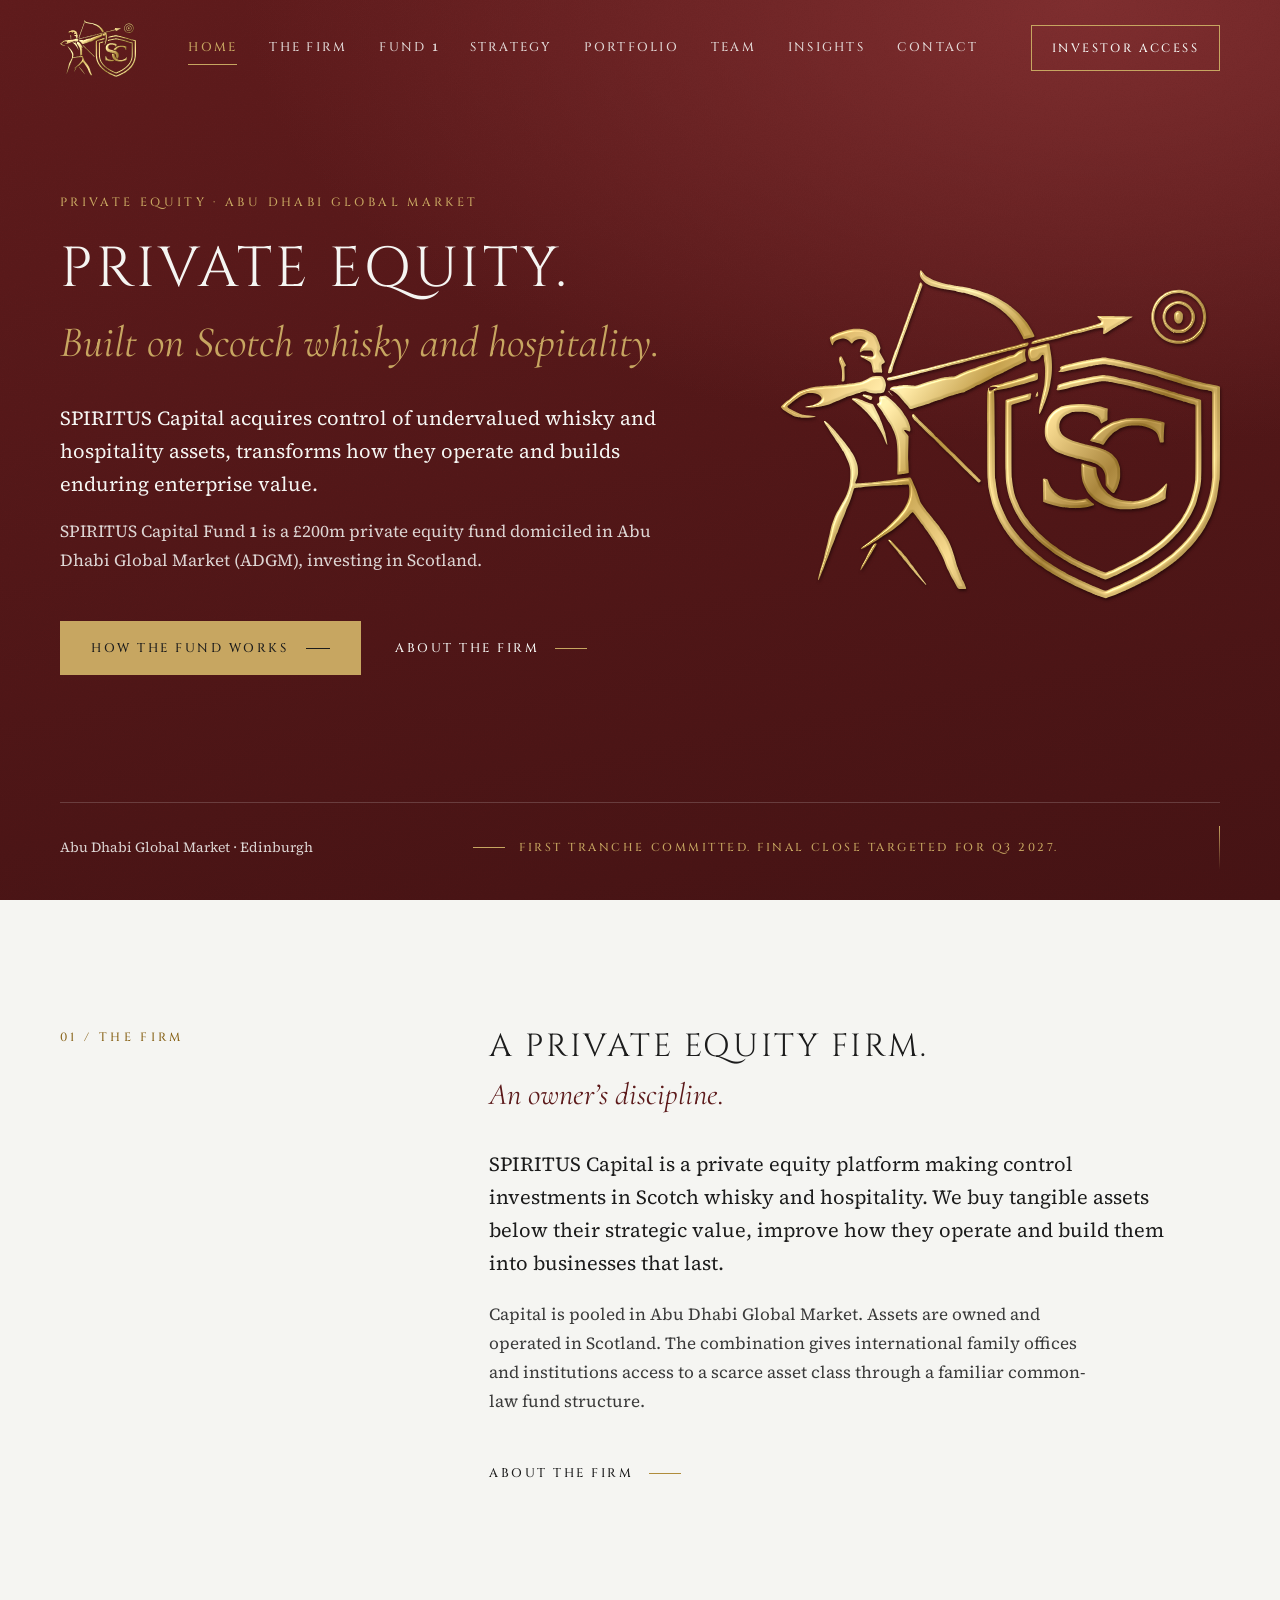
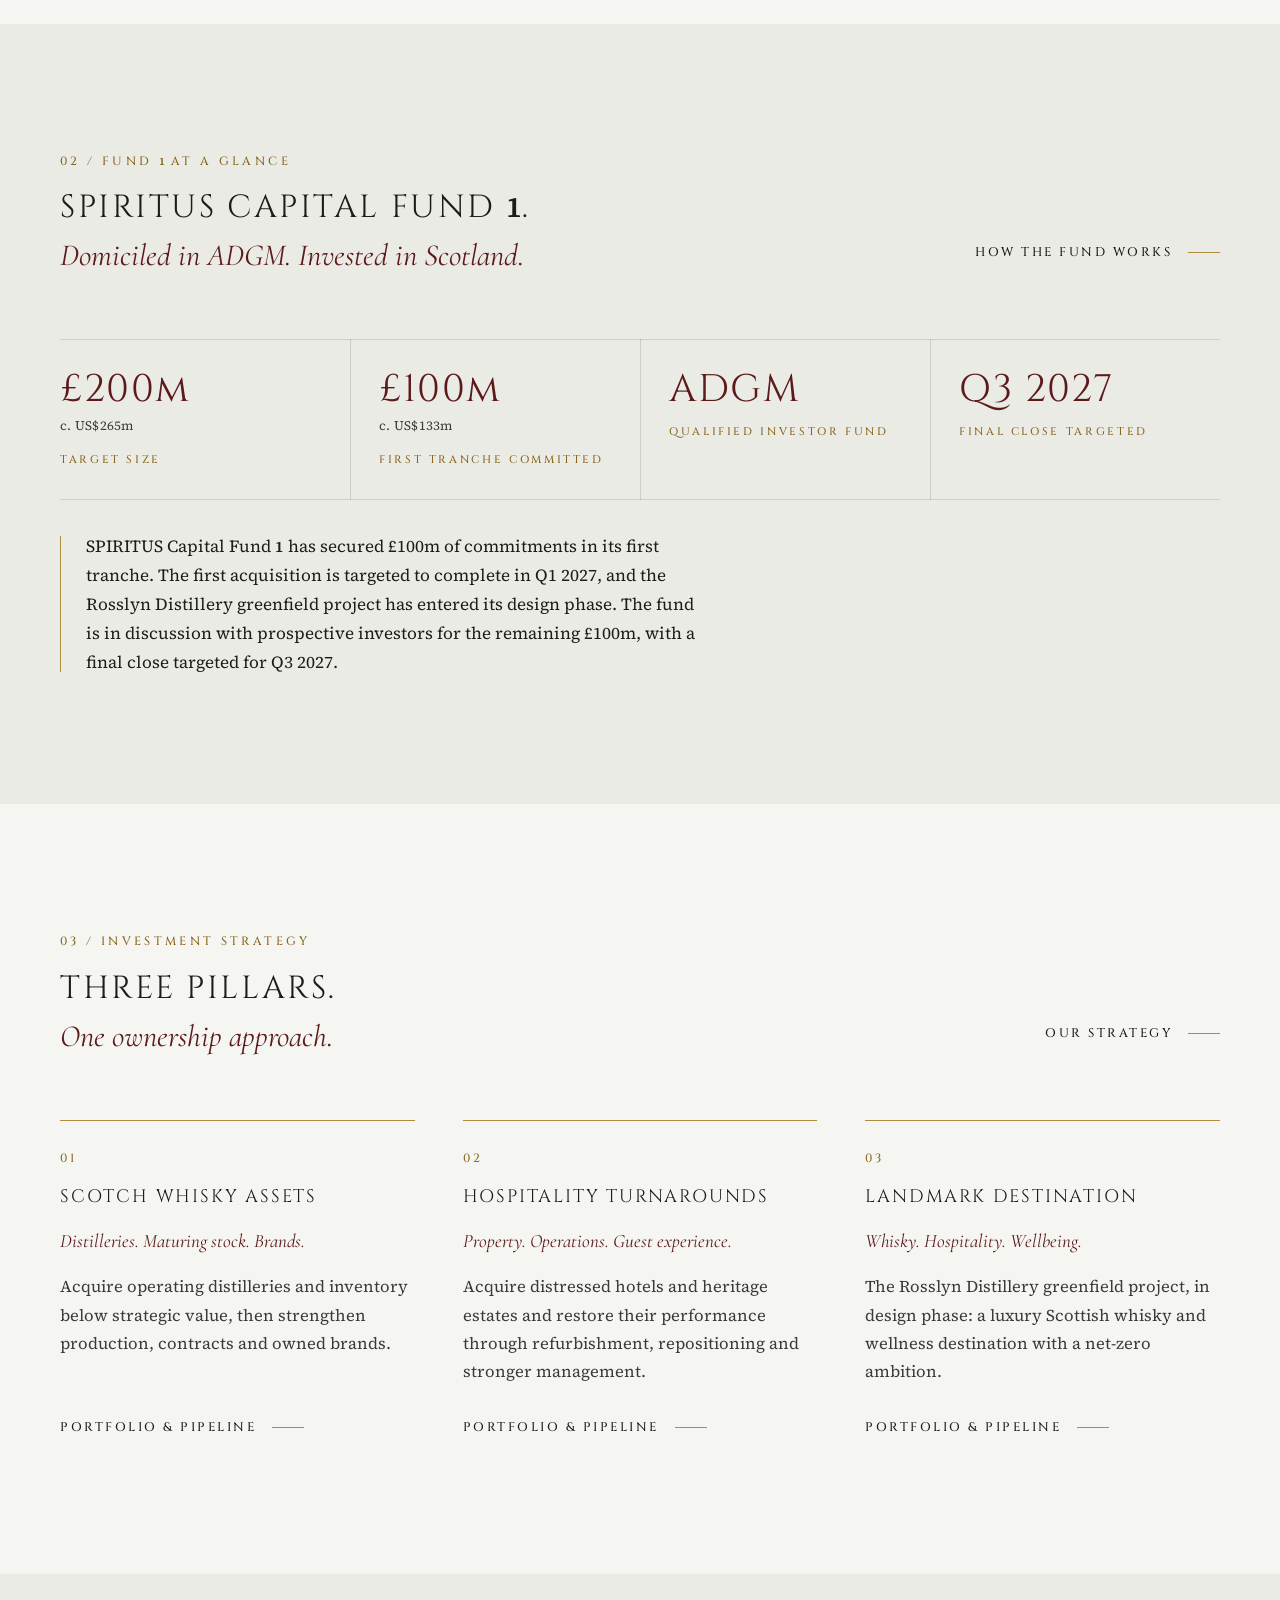
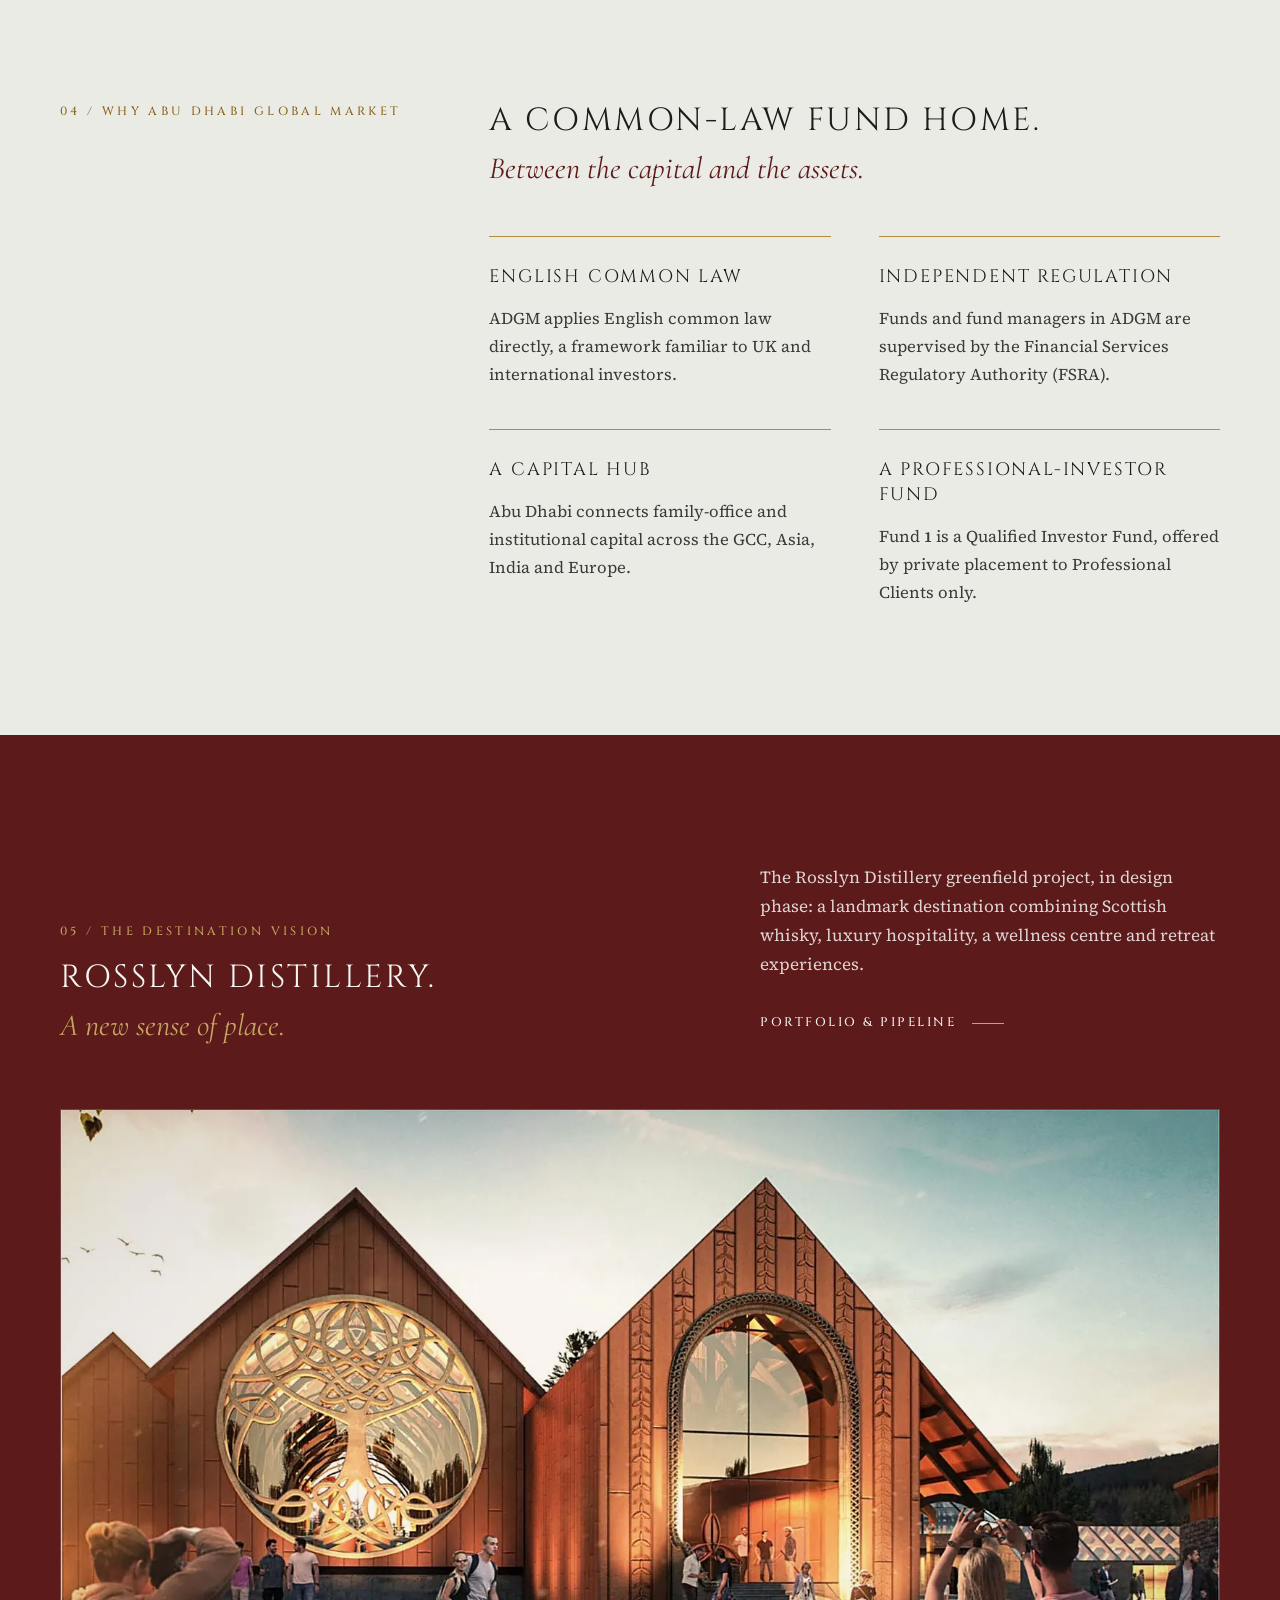
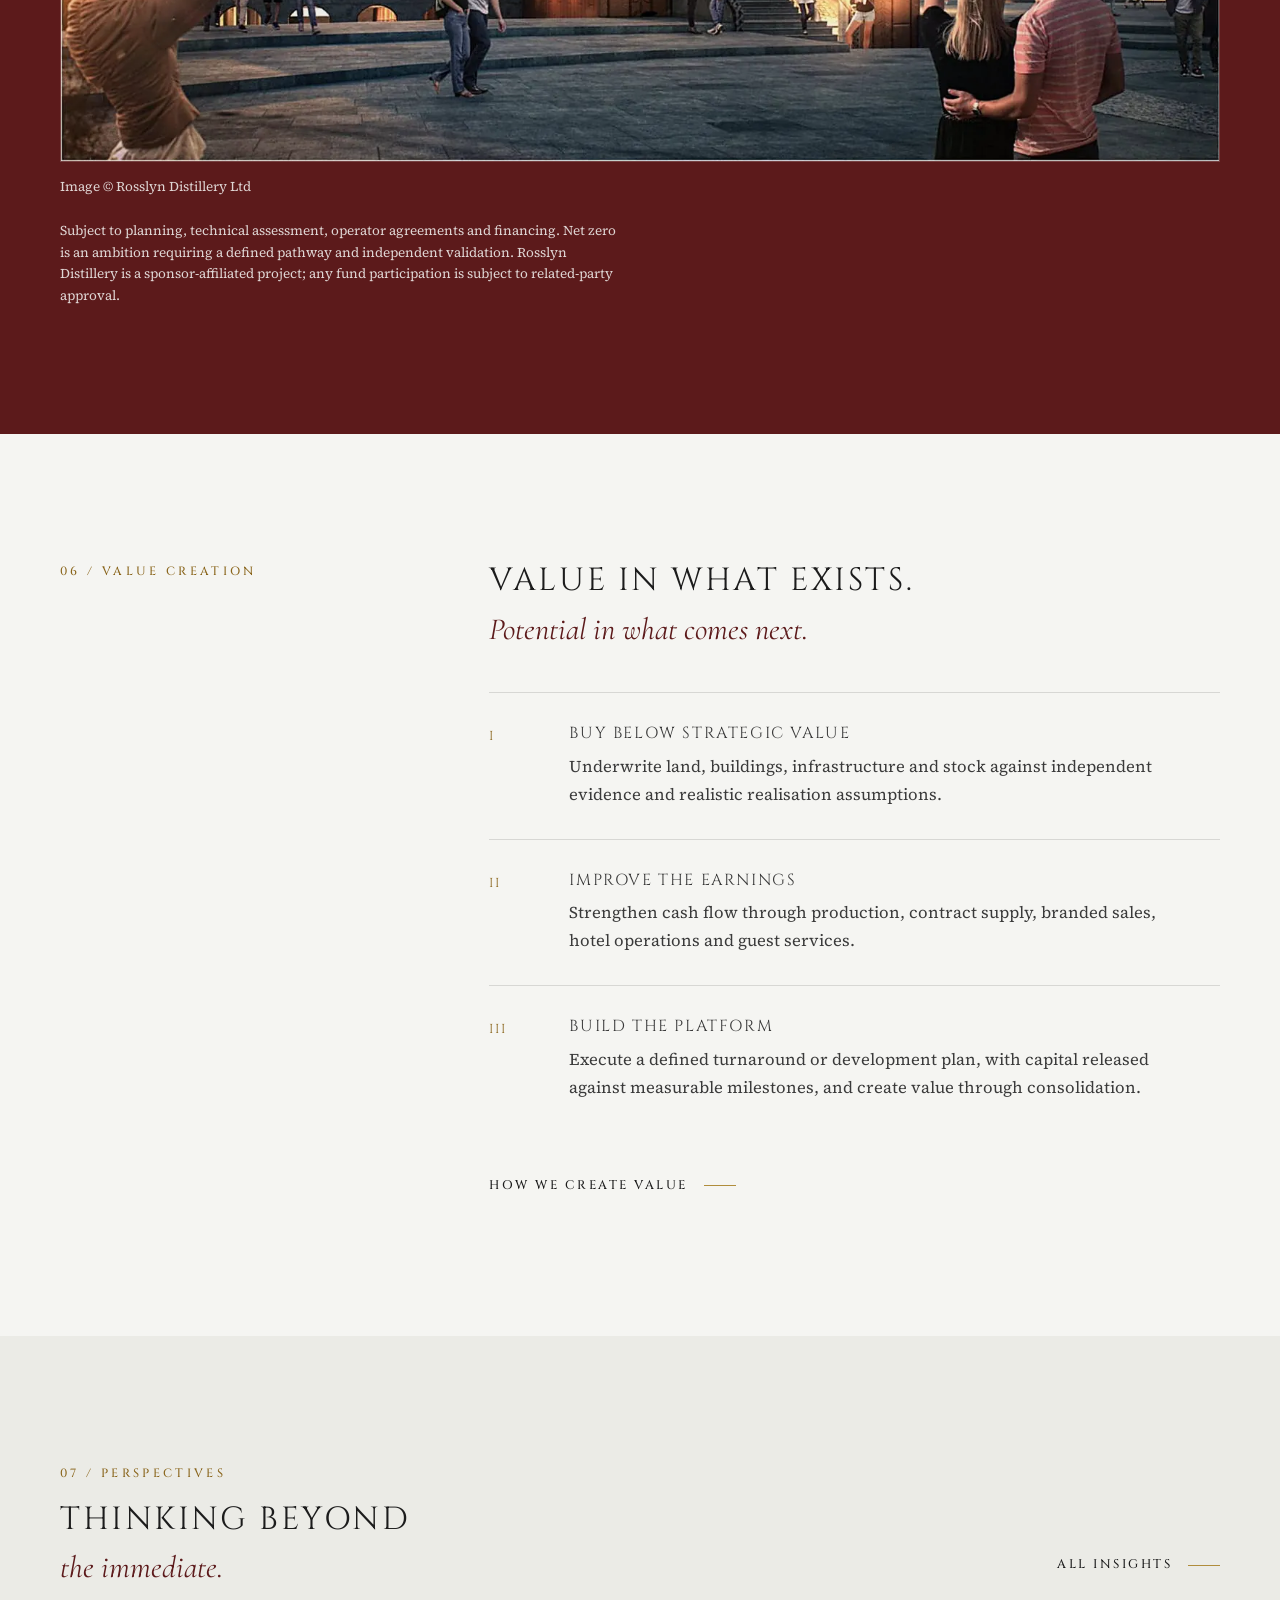
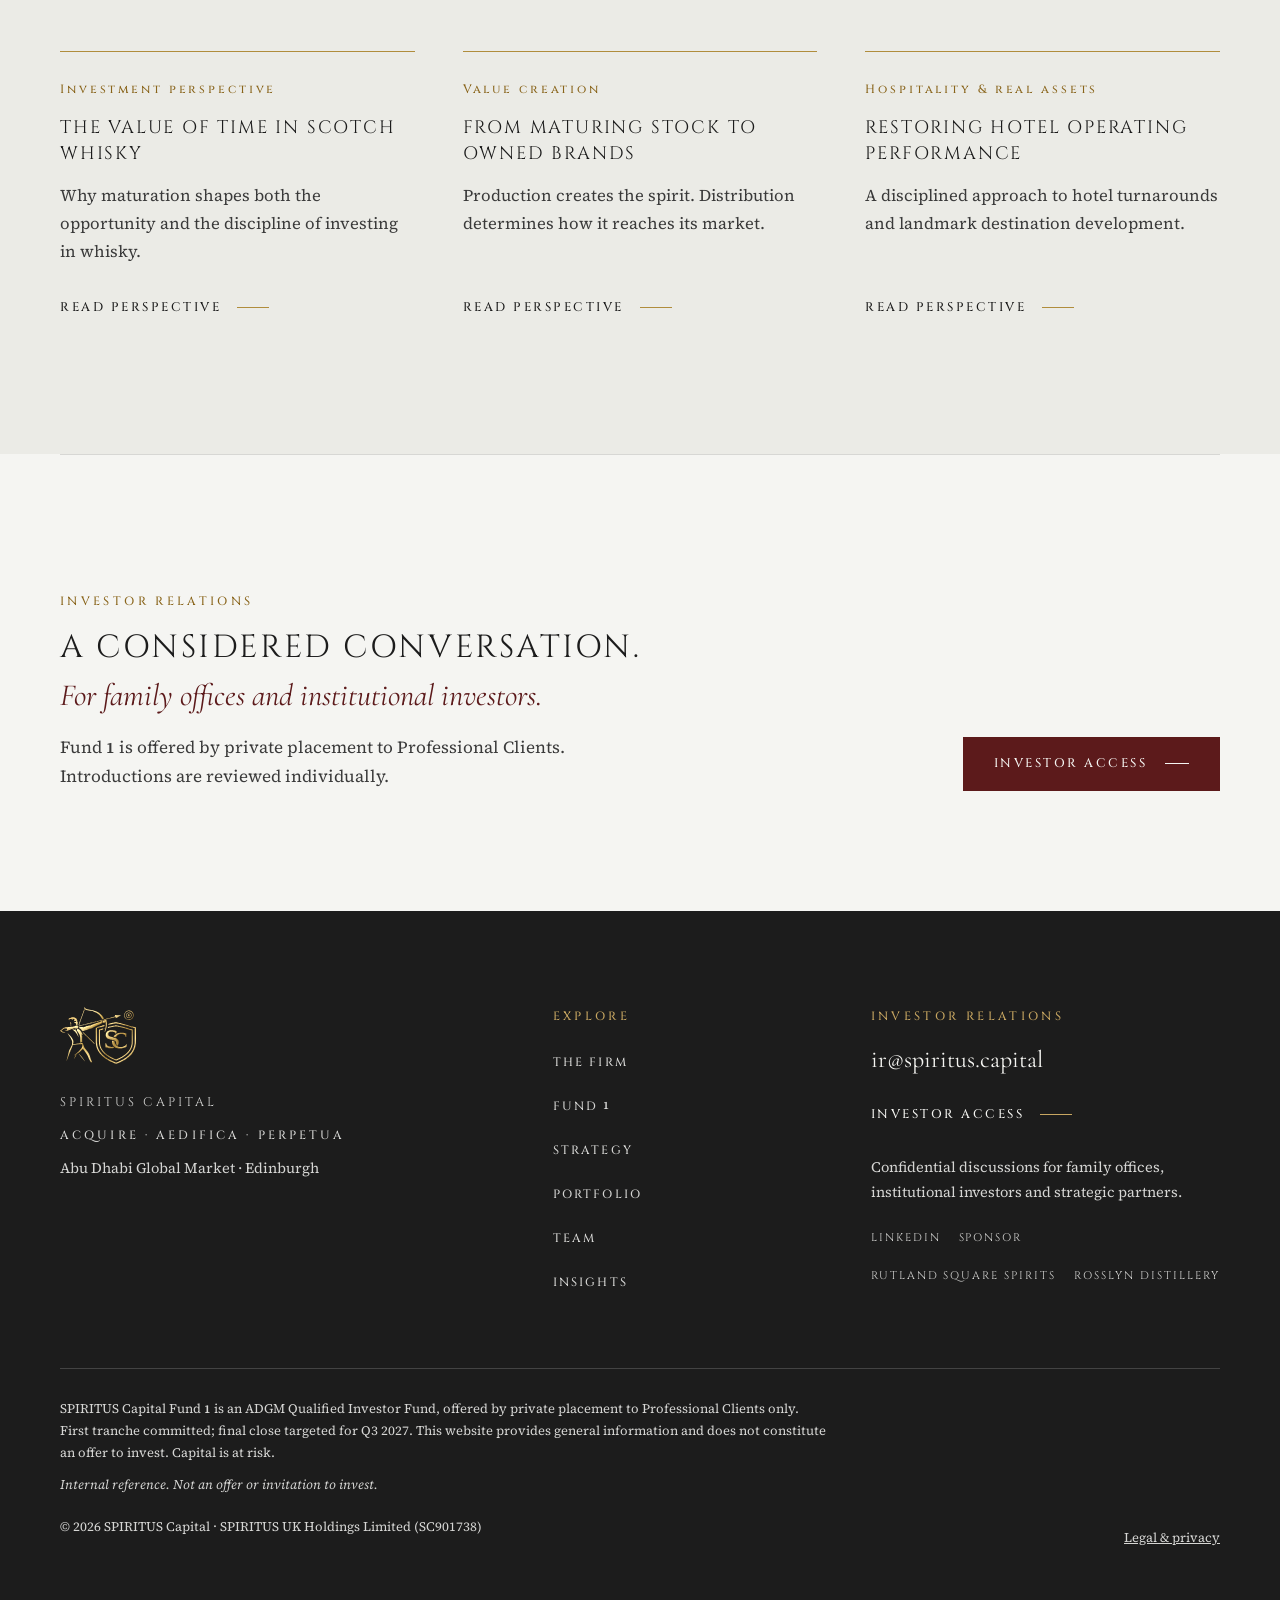
==== commit 038fe416: "Motion layer: page transitions, headline unveil, gold sheen, glass header, grain and cursor light, p" ====
--- a/index.html
+++ b/index.html
@@ -23,7 +23,7 @@
 <link rel="preload" href="/assets/fonts/cinzel-400.woff2" as="font" type="font/woff2" crossorigin>
 <link rel="preload" href="/assets/fonts/cormorant-400i.woff2" as="font" type="font/woff2" crossorigin>
 <link rel="preload" href="/assets/fonts/sourceserif-400.woff2" as="font" type="font/woff2" crossorigin>
-<link rel="stylesheet" href="/assets/site.css">
+<link rel="stylesheet" href="/assets/site.css?v=202611252149">
 <script type="application/ld+json">{"@context": "https://schema.org", "@type": "Organization", "name": "SPIRITUS Capital", "legalName": "SPIRITUS UK Holdings Limited", "url": "https://spiritus.capital", "logo": "https://spiritus.capital/assets/img/icon-512.png", "email": "ir@spiritus.capital", "sameAs": ["https://www.linkedin.com/company/147026980/"], "founder": {"@type": "Person", "name": "Nishant Sharma", "url": "https://www.nishantsharma.co.uk", "sameAs": ["https://www.linkedin.com/in/nishantsharma08/"]}}</script>
 </head>
 <body>
@@ -70,7 +70,7 @@
     <div class="wrap hero-grid">
       <div>
         <p class="eyebrow" data-h>Private equity · Abu Dhabi Global Market</p>
-        <h1 data-h style="--d:.15s"><span class="disp">Private equity.</span><span class="stmt">Built on Scotch whisky and hospitality.</span></h1>
+        <h1 data-h style="--d:.15s"><span class="disp">Private equity.</span> <span class="stmt">Built on Scotch whisky and hospitality.</span></h1>
         <p class="lead" data-h style="--d:.35s">SPIRITUS Capital acquires control of undervalued whisky and hospitality assets, transforms how they operate and builds enduring enterprise value.</p>
         <p class="thesis" data-h style="--d:.45s">SPIRITUS Capital Fund&nbsp;<span class="n1">1</span> is a £200m private equity fund domiciled in Abu Dhabi Global Market (ADGM), investing in Scotland.</p>
         <div class="actions" data-h style="--d:.6s"><a class="btn" href="/fund/">How the fund works</a><a class="go" href="/firm/">About the firm</a></div>
@@ -84,7 +84,7 @@
     <div class="wrap split">
       <p class="eyebrow" data-r>01 / The firm</p>
       <div>
-        <h2 data-r><span class="head">A private equity firm.</span><span class="stmt">An owner’s discipline.</span></h2>
+        <h2 data-r><span class="head">A private equity firm.</span> <span class="stmt">An owner’s discipline.</span></h2>
         <p class="lead" data-r style="margin-top:34px">SPIRITUS Capital is a private equity platform making control investments in Scotch whisky and hospitality. We buy tangible assets below their strategic value, improve how they operate and build them into businesses that last.</p>
         <p class="body" data-r style="margin-top:20px">Capital is pooled in Abu Dhabi Global Market. Assets are owned and operated in Scotland. The combination gives international family offices and institutions access to a scarce asset class through a familiar common-law fund structure.</p>
         <p data-r style="margin-top:36px"><a class="go" href="/firm/">About the firm</a></p>
@@ -95,7 +95,7 @@
   <section class="sec g-bone">
     <div class="wrap">
       <div class="head-row" data-r>
-        <div><p class="eyebrow">02 / Fund&nbsp;<span class="n1">1</span> at a glance</p><h2 style="margin-top:18px"><span class="head">SPIRITUS Capital Fund&nbsp;<span class="n1">1</span>.</span><span class="stmt">Domiciled in ADGM. Invested in Scotland.</span></h2></div>
+        <div><p class="eyebrow">02 / Fund&nbsp;<span class="n1">1</span> at a glance</p><h2 style="margin-top:18px"><span class="head">SPIRITUS Capital Fund&nbsp;<span class="n1">1</span>.</span> <span class="stmt">Domiciled in ADGM. Invested in Scotland.</span></h2></div>
         <a class="go" href="/fund/">How the fund works</a>
       </div>
       <div class="tiles four" data-r>
@@ -111,7 +111,7 @@
   <section class="sec g-iv">
     <div class="wrap">
       <div class="head-row" data-r>
-        <div><p class="eyebrow">03 / Investment strategy</p><h2 style="margin-top:18px"><span class="head">Three pillars.</span><span class="stmt">One ownership approach.</span></h2></div>
+        <div><p class="eyebrow">03 / Investment strategy</p><h2 style="margin-top:18px"><span class="head">Three pillars.</span> <span class="stmt">One ownership approach.</span></h2></div>
         <a class="go" href="/strategy/">Our strategy</a>
       </div>
       <div class="grid3">
@@ -126,7 +126,7 @@
     <div class="wrap split">
       <p class="eyebrow" data-r>04 / Why Abu Dhabi Global Market</p>
       <div>
-        <h2 data-r><span class="head">A common-law fund home.</span><span class="stmt">Between the capital and the assets.</span></h2>
+        <h2 data-r><span class="head">A common-law fund home.</span> <span class="stmt">Between the capital and the assets.</span></h2>
         <div class="grid2" style="margin-top:48px;gap:40px 48px">
           <div class="col" data-r><span class="rule" data-line></span><span class="title">English common law</span><p>ADGM applies English common law directly, a framework familiar to UK and international investors.</p></div>
           <div class="col" data-r style="--d:.1s"><span class="rule" data-line style="--d:.1s"></span><span class="title">Independent regulation</span><p>Funds and fund managers in ADGM are supervised by the Financial Services Regulatory Authority (FSRA).</p></div>
@@ -140,7 +140,7 @@
   <section class="sec g-ox on-dark">
     <div class="wrap">
       <div class="head-row" data-r>
-        <div><p class="eyebrow">05 / The destination vision</p><h2 style="margin-top:18px"><span class="head">Rosslyn Distillery.</span><span class="stmt">A new sense of place.</span></h2></div>
+        <div><p class="eyebrow">05 / The destination vision</p><h2 style="margin-top:18px"><span class="head">Rosslyn Distillery.</span> <span class="stmt">A new sense of place.</span></h2></div>
         <div style="max-width:460px"><p>The Rosslyn Distillery greenfield project, in design phase: a landmark destination combining Scottish whisky, luxury hospitality, a wellness centre and retreat experiences.</p><p style="margin-top:22px"><a class="go" href="/portfolio/">Portfolio &amp; pipeline</a></p></div>
       </div>
       <figure class="figure" data-r data-fig><div class="frame"><picture><source type="image/webp" srcset="/assets/img/rosslyn-1000.webp 1000w, /assets/img/rosslyn-1600.webp 1600w, /assets/img/rosslyn-2400.webp 2400w" sizes="(max-width:1240px) 100vw, 1160px"><img src="/assets/img/rosslyn-1600.jpg" alt="Concept illustration of the Rosslyn Distillery greenfield project" width="1600" height="900" loading="lazy" decoding="async"></picture></div><figcaption class="caption">Image © Rosslyn Distillery Ltd</figcaption></figure>
@@ -152,7 +152,7 @@
     <div class="wrap split">
       <p class="eyebrow" data-r>06 / Value creation</p>
       <div>
-        <h2 data-r><span class="head">Value in what exists.</span><span class="stmt">Potential in what comes next.</span></h2>
+        <h2 data-r><span class="head">Value in what exists.</span> <span class="stmt">Potential in what comes next.</span></h2>
         <div class="list" style="margin-top:44px">
           <div data-r><span class="n">I</span><div><p class="title">Buy below strategic value</p><p>Underwrite land, buildings, infrastructure and stock against independent evidence and realistic realisation assumptions.</p></div></div>
           <div data-r style="--d:.1s"><span class="n">II</span><div><p class="title">Improve the earnings</p><p>Strengthen cash flow through production, contract supply, branded sales, hotel operations and guest services.</p></div></div>
@@ -166,7 +166,7 @@
   <section class="sec g-bone">
     <div class="wrap">
       <div class="head-row" data-r>
-        <div><p class="eyebrow">07 / Perspectives</p><h2 style="margin-top:18px"><span class="head">Thinking beyond</span><span class="stmt">the immediate.</span></h2></div>
+        <div><p class="eyebrow">07 / Perspectives</p><h2 style="margin-top:18px"><span class="head">Thinking beyond</span> <span class="stmt">the immediate.</span></h2></div>
         <a class="go" href="/insights/">All insights</a>
       </div>
       <div class="grid3">
@@ -176,7 +176,7 @@
       </div>
     </div>
   </section>
-  <section class="close g-iv"><div class="wrap row" data-r><div><p class="eyebrow">Investor relations</p><h2><span class="head">A considered conversation.</span><span class="stmt">For family offices and institutional investors.</span></h2><p class="body">Fund&nbsp;<span class="n1">1</span> is offered by private placement to Professional Clients. Introductions are reviewed individually.</p></div><a class="btn ox" href="/investor-access/">Investor access</a></div></section>
+  <section class="close g-iv"><div class="wrap row" data-r><div><p class="eyebrow">Investor relations</p><h2><span class="head">A considered conversation.</span> <span class="stmt">For family offices and institutional investors.</span></h2><p class="body">Fund&nbsp;<span class="n1">1</span> is offered by private placement to Professional Clients. Introductions are reviewed individually.</p></div><a class="btn ox" href="/investor-access/">Investor access</a></div></section>
 
 </main>
 <footer class="site on-dark">
@@ -196,6 +196,6 @@
     <div class="row"><span>© 2026 SPIRITUS Capital · SPIRITUS UK Holdings Limited (SC901738)</span><a href="/legal/">Legal &amp; privacy</a></div>
   </div>
 </footer>
-<script src="/assets/site.js" defer></script>
+<script src="/assets/site.js?v=202611252149" defer></script>
 </body>
 </html>
--- a/assets/site.css
+++ b/assets/site.css
@@ -324,3 +324,73 @@
 
 .article .head a{color:inherit;text-decoration:none;background-image:linear-gradient(currentColor,currentColor);background-size:0 1px;background-repeat:no-repeat;background-position:0 100%;transition:background-size .5s var(--ease)}
 .article .head a:hover,.article .head a:focus-visible{background-size:100% 1px}
+
+.hp{position:absolute!important;left:-10000px;width:1px;height:1px;overflow:hidden}
+
+/* ═══ Motion layer — additive, respects prefers-reduced-motion ═══ */
+::selection{background:var(--gold-light);color:var(--charcoal)}
+
+/* 1 · Seamless page-to-page transitions (cross-document View Transitions) */
+@view-transition{navigation:auto}
+header.site{view-transition-name:site-header}
+::view-transition-old(root){animation:vt-out .32s var(--ease) both}
+::view-transition-new(root){animation:vt-in .62s var(--ease) both}
+@keyframes vt-out{to{opacity:0;transform:translateY(-6px)}}
+@keyframes vt-in{from{opacity:0;transform:translateY(10px)}}
+
+/* 2 · Headline unveil, line by line */
+@keyframes unveil{from{clip-path:inset(0 0 100% 0);transform:translateY(38%)}to{clip-path:inset(-25% -6% -30% -6%);transform:none}}
+.hero h1>span,.phero h1>span{display:block;animation:unveil 1.15s var(--ease) backwards}
+.hero h1>span:nth-child(1),.phero h1>span:nth-child(1){animation-delay:.12s}
+.hero h1>span:nth-child(2),.phero h1>span:nth-child(2){animation-delay:.34s}
+
+/* 3 · Gold-foil sheen on primary actions */
+.btn,.access{position:relative;overflow:hidden;isolation:isolate}
+.btn::before,.access::before{content:"";position:absolute;inset:0;z-index:-1;pointer-events:none;background:linear-gradient(105deg,transparent 35%,rgba(241,223,160,.55) 50%,transparent 65%);transform:translateX(-130%);transition:transform 1s var(--ease)}
+.btn:hover::before,.access:hover::before,.btn:focus-visible::before,.access:focus-visible::before{transform:translateX(130%)}
+
+/* 4 · Frosted-glass header on scroll */
+@supports ((-webkit-backdrop-filter:blur(1px)) or (backdrop-filter:blur(1px))){
+  header.site.solid{background:rgba(67,18,19,.84);-webkit-backdrop-filter:saturate(140%) blur(14px);backdrop-filter:saturate(140%) blur(14px)}
+}
+
+/* 5 · Print grain + cursor-led gold light on oxblood sections */
+.g-ox.grad{position:relative;isolation:isolate}
+.g-ox.grad::before{content:"";position:absolute;inset:0;z-index:-1;pointer-events:none;opacity:.07;mix-blend-mode:overlay;background-image:url("data:image/svg+xml,%3Csvg xmlns='http://www.w3.org/2000/svg' width='180' height='180'%3E%3Cfilter id='n'%3E%3CfeTurbulence type='fractalNoise' baseFrequency='.85' numOctaves='3' stitchTiles='stitch'/%3E%3CfeColorMatrix values='0 0 0 0 1 0 0 0 0 1 0 0 0 0 1 0 0 0 .9 0'/%3E%3C/filter%3E%3Crect width='100%25' height='100%25' filter='url(%23n)'/%3E%3C/svg%3E")}
+.g-ox.grad::after{content:"";position:absolute;inset:0;z-index:-1;pointer-events:none;opacity:0;transition:opacity .9s var(--ease);background:radial-gradient(520px circle at var(--mx,50%) var(--my,40%),rgba(227,199,127,.13),transparent 62%)}
+.g-ox.grad.lit::after{opacity:1}
+
+/* 6 · Portrait curtain reveal */
+.js .person[data-r] .portrait{clip-path:inset(0 0 100% 0);transition:clip-path 1.4s var(--ease);transition-delay:calc(var(--d,0s) + .12s)}
+.js .person[data-r].in .portrait{clip-path:inset(0)}
+.js .person[data-r]:not(.in) .portrait img{transform:scale(1.12)}
+
+/* 7 · Fund structure choreography */
+.js .struct.choreo .flow{stroke-dasharray:1;stroke-dashoffset:1;opacity:0;transition:stroke-dashoffset 1.1s var(--ease),opacity .25s linear;transition-delay:var(--fd,0s)}
+.js .struct.choreo.in .flow{stroke-dashoffset:0;opacity:1}
+.js .struct.choreo .node{opacity:0;transition:opacity .9s var(--ease);transition-delay:var(--fd,0s)}
+.js .struct.choreo.in .node{opacity:1}
+
+/* 8 · Image drift on scroll (scroll-driven, no JS) */
+@supports (animation-timeline:view()){
+  @media (prefers-reduced-motion:no-preference){
+    .figure .frame{overflow:hidden}
+    .figure img{animation:drift linear both;animation-timeline:view();animation-range:cover}
+    @keyframes drift{from{transform:scale(1.12) translateY(-3.5%)}to{transform:scale(1.12) translateY(3.5%)}}
+  }
+}
+
+/* 9 · Card detail on hover */
+a.col>.rule{transition:background-color .5s var(--ease),box-shadow .5s var(--ease)}
+a.col:hover>.rule,a.col:focus-visible>.rule{background-color:var(--gold-light);box-shadow:0 0 0 .5px var(--gold-light)}
+a.col:hover .go::after,a.col:focus-visible .go::after{width:56px}
+
+@media (prefers-reduced-motion:reduce){
+  @view-transition{navigation:none}
+  .hero h1>span,.phero h1>span{clip-path:none!important;transform:none!important}
+  .js .person[data-r] .portrait{clip-path:none!important}
+  .js .person[data-r] .portrait img{transform:none!important}
+  .js .struct.choreo .flow{stroke-dashoffset:0!important;opacity:1!important}
+  .js .struct.choreo .node{opacity:1!important}
+  .g-ox.grad::after{display:none}
+}
